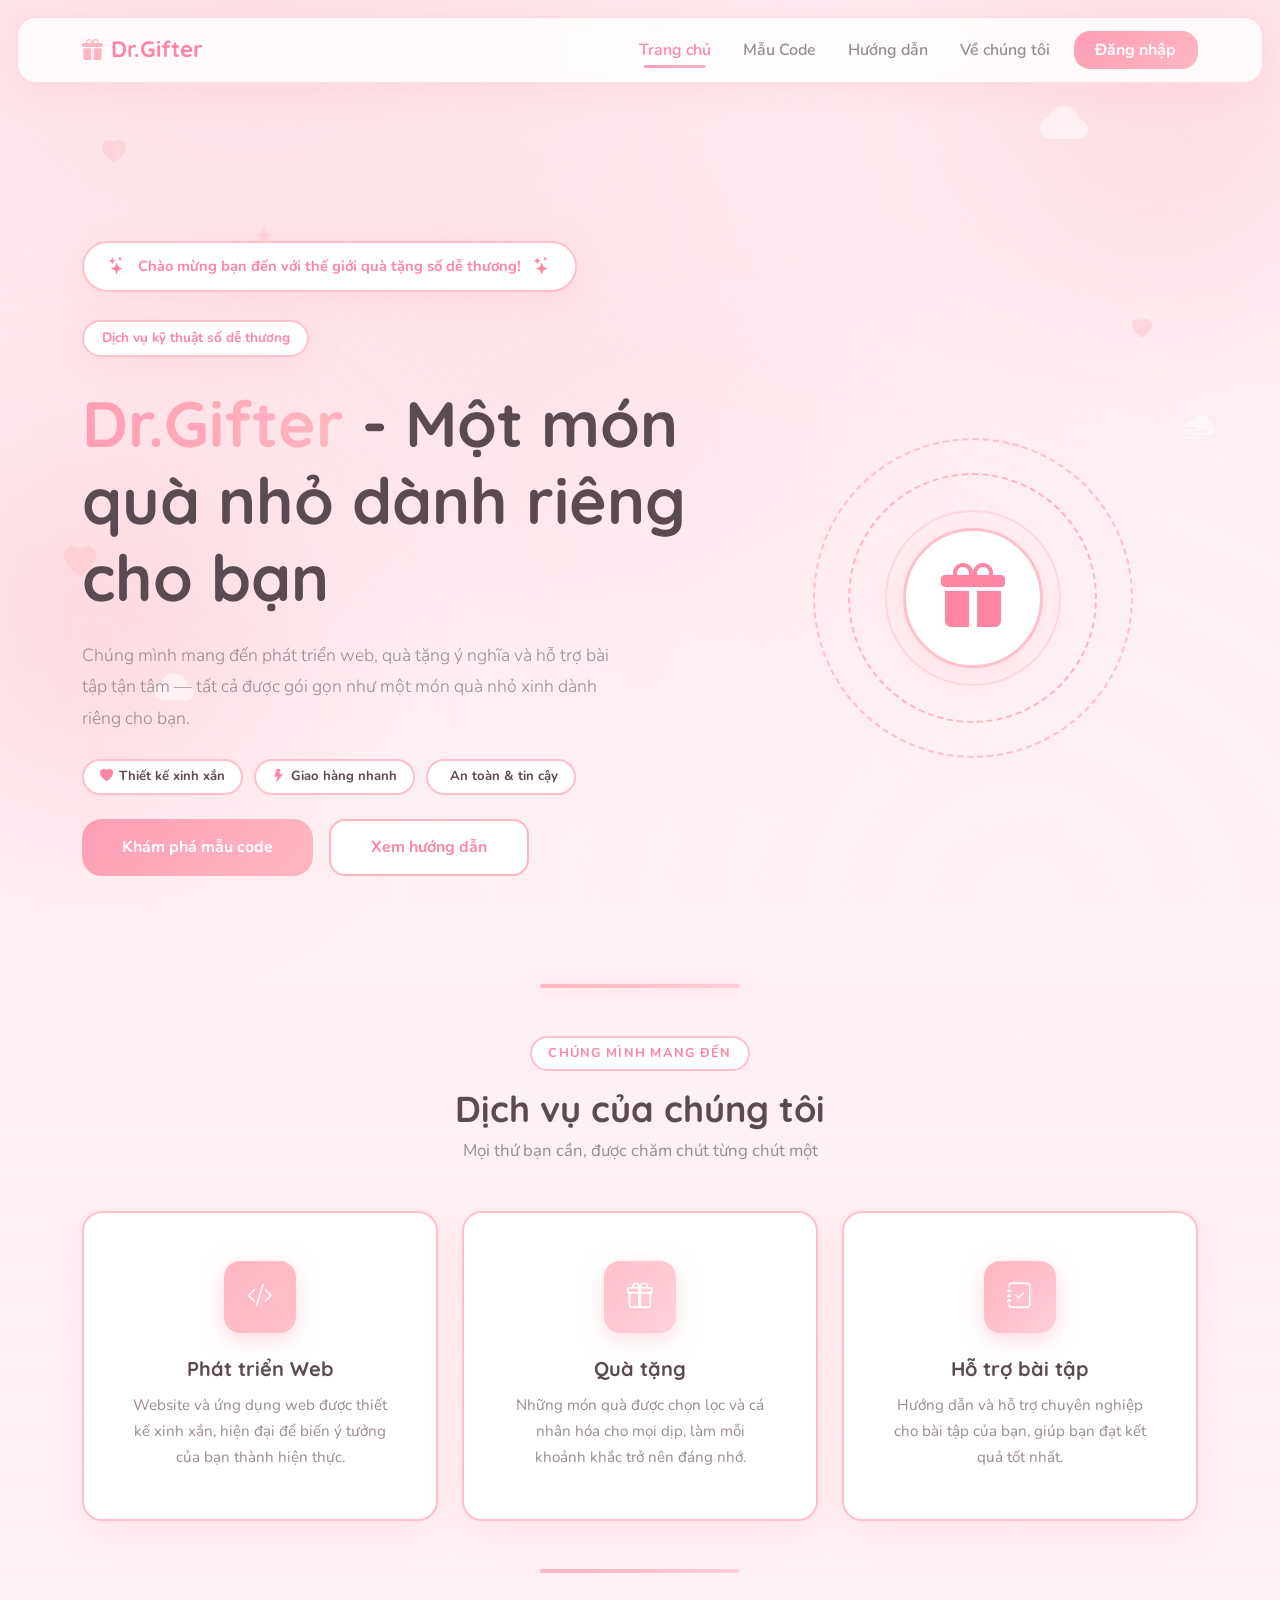
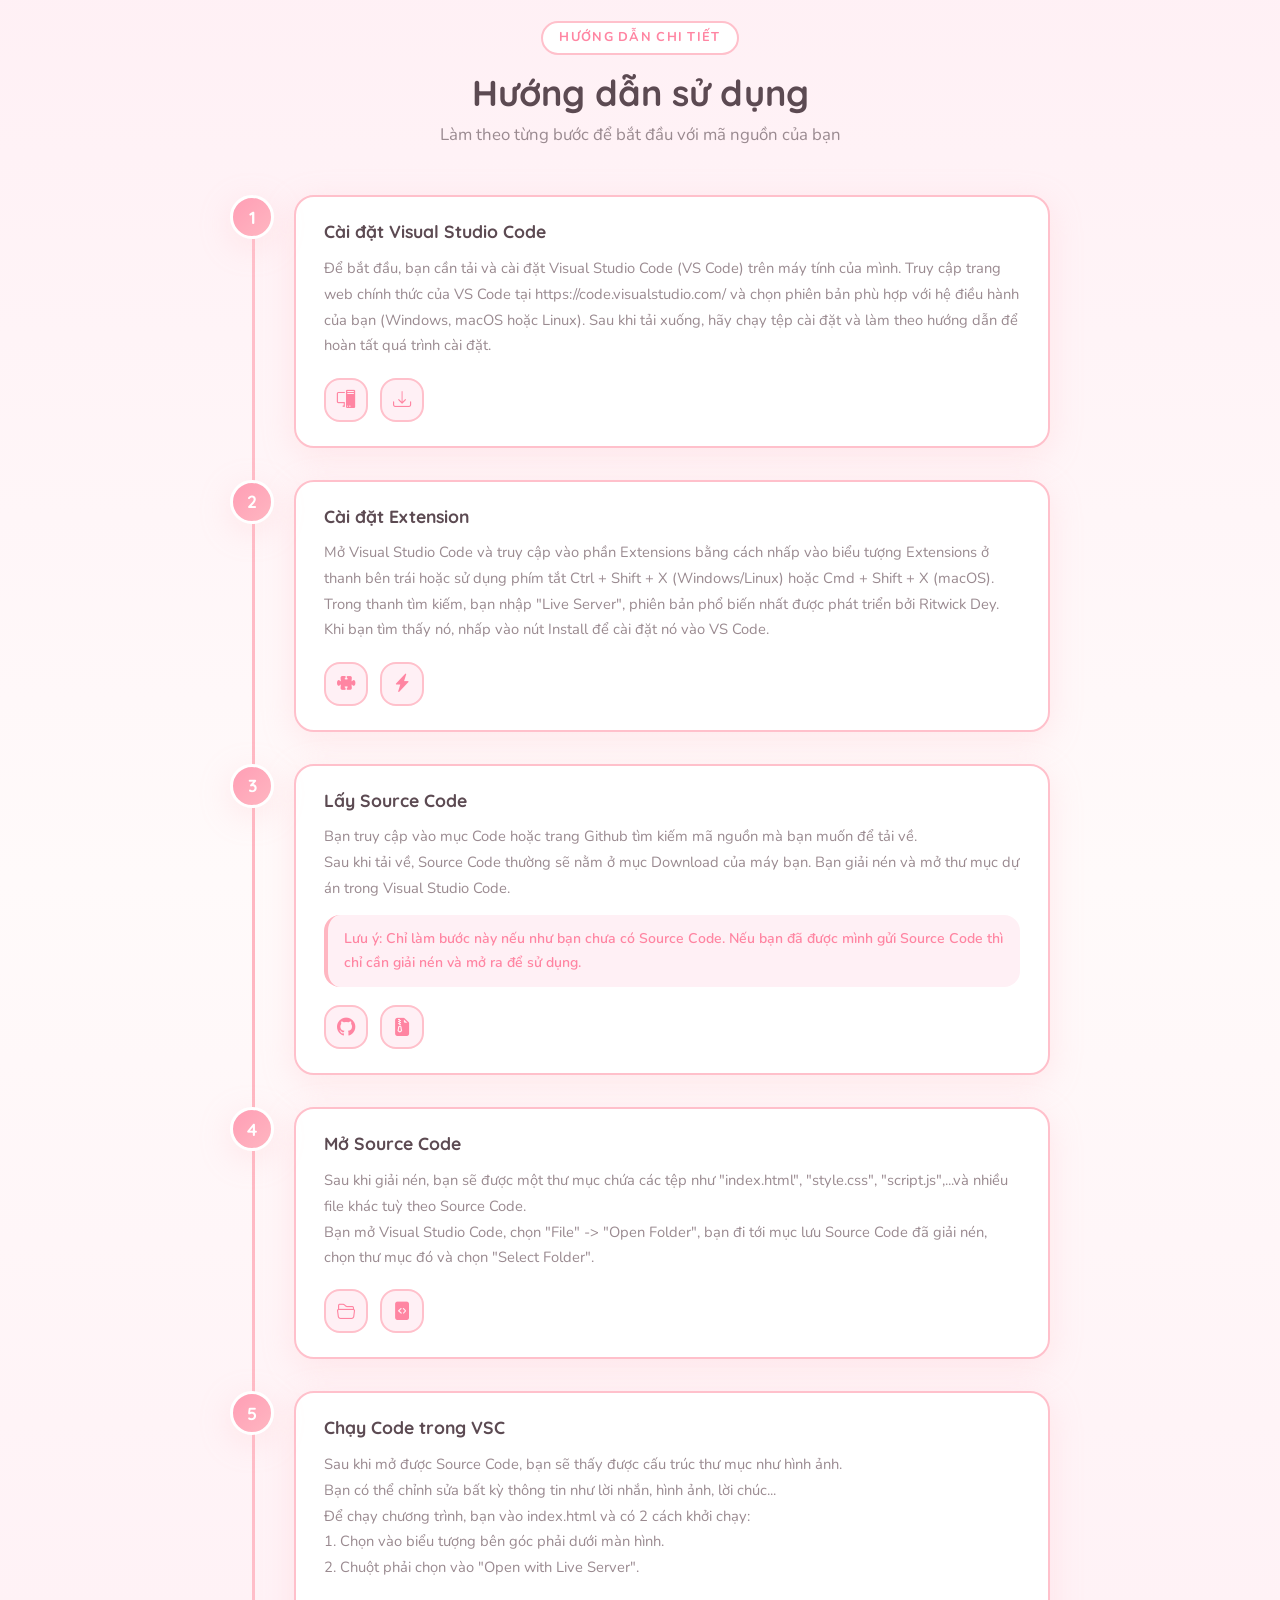
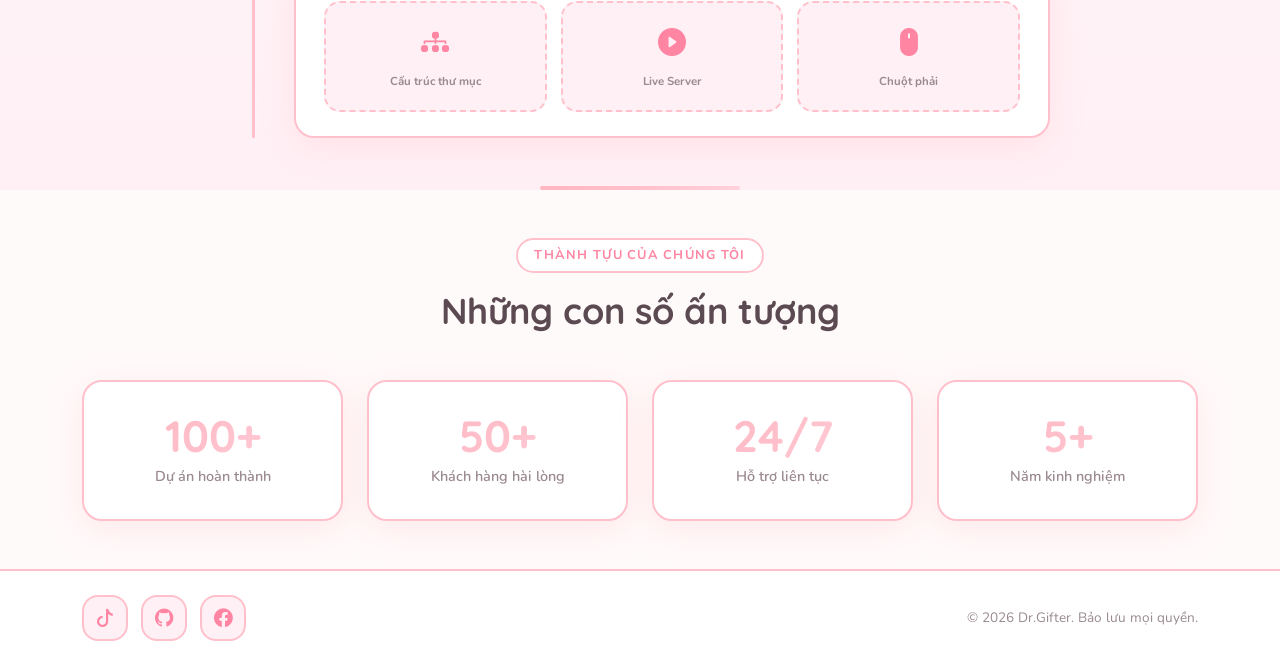
==== index.html @ 42ffdb9e "first commit" ====
<!DOCTYPE html>
<html lang="vi">
<head>
  <meta charset="UTF-8">
  <meta name="viewport" content="width=device-width, initial-scale=1.0">
  <title>Dr.Gifter - Một món quà nhỏ dành riêng cho bạn</title>
  <link rel="preconnect" href="https://fonts.googleapis.com">
  <link rel="preconnect" href="https://fonts.gstatic.com" crossorigin>
  <link href="https://fonts.googleapis.com/css2?family=Nunito:wght@400;600;700;800&family=Quicksand:wght@500;600;700&display=swap" rel="stylesheet">
  <link href="https://cdn.jsdelivr.net/npm/bootstrap@5.3.3/dist/css/bootstrap.min.css" rel="stylesheet">
  <link rel="stylesheet" href="https://cdn.jsdelivr.net/npm/bootstrap-icons@1.11.3/font/bootstrap-icons.min.css">
  <link rel="stylesheet" href="style.css">
</head>
<body class="landing-page">
  <div class="mesh-bg"></div>
  <div class="grid-overlay"></div>
  <div class="bg-glow bg-glow-purple"></div>
  <div class="bg-glow bg-glow-cyan"></div>

  <div class="floating-decor" aria-hidden="true">
    <i class="bi bi-heart-fill decor-heart decor-heart-1"></i>
    <i class="bi bi-heart-fill decor-heart decor-heart-2"></i>
    <i class="bi bi-heart-fill decor-heart decor-heart-3"></i>
    <i class="bi bi-cloud-fill decor-cloud decor-cloud-1"></i>
    <i class="bi bi-cloud-fill decor-cloud decor-cloud-2"></i>
    <i class="bi bi-cloud-haze2-fill decor-cloud decor-cloud-3"></i>
    <i class="bi bi-star-fill decor-star decor-star-1"></i>
    <i class="bi bi-star-fill decor-star decor-star-2"></i>
  </div>

  <nav class="navbar navbar-expand-lg fixed-top glass-nav" id="mainNav">
    <div class="container">
      <a class="navbar-brand brand-glow" href="index.html">
        <i class="bi bi-gift-fill brand-icon"></i>
        Dr.Gifter
      </a>
      <button class="navbar-toggler navbar-toggler-custom" type="button" data-bs-toggle="collapse" data-bs-target="#mainNavbar" aria-controls="mainNavbar" aria-expanded="false" aria-label="Mở menu">
        <span class="navbar-toggler-icon"></span>
      </button>
      <div class="collapse navbar-collapse" id="mainNavbar">
        <ul class="navbar-nav ms-auto align-items-lg-center">
          <li class="nav-item">
            <a class="nav-link nav-link-animated active" href="#home" data-nav="home">Trang chủ</a>
          </li>
          <li class="nav-item">
            <a class="nav-link nav-link-animated" href="services.html">Mẫu Code</a>
          </li>
          <li class="nav-item">
            <a class="nav-link nav-link-animated" href="#tutorial" data-nav="tutorial">Hướng dẫn</a>
          </li>
          <li class="nav-item">
            <a class="nav-link nav-link-animated" href="#about" data-nav="about">Về chúng tôi</a>
          </li>
          <li class="nav-item" id="userNavItem" style="display:none">
            <a class="nav-link user-profile-link" href="user-dashboard.html">
              <span class="user-nav-avatar"><i class="bi bi-person-heart-fill"></i></span>
              <span class="user-nav-name" id="userNavName">Tài khoản</span>
            </a>
          </li>
          <li class="nav-item ms-lg-2" id="loginNavItem">
            <a class="nav-link nav-link-btn" href="login.html">Đăng nhập</a>
          </li>
        </ul>
      </div>
    </div>
  </nav>

  <section id="home" class="hero-section d-flex align-items-center">
    <div class="container position-relative">
      <div class="welcome-banner bounce-hover">
        <i class="bi bi-stars"></i>
        <span class="welcome-text">Chào mừng bạn đến với thế giới quà tặng số dễ thương!</span>
        <i class="bi bi-stars"></i>
      </div>
      <div class="row align-items-center">
        <div class="col-lg-7">
          <span class="hero-badge">Dịch vụ kỹ thuật số dễ thương</span>
          <h1 class="hero-title display-3 fw-bold mb-4">
            <span class="text-gradient-animated">Dr.Gifter</span> - Một món quà nhỏ dành riêng cho bạn
          </h1>
          <p class="hero-description lead mb-4">Chúng mình mang đến phát triển web, quà tặng ý nghĩa và hỗ trợ bài tập tận tâm — tất cả được gói gọn như một món quà nhỏ xinh dành riêng cho bạn.</p>
          <div class="hero-feature-pills mb-4">
            <span class="hero-pill bounce-hover"><i class="bi bi-heart-fill"></i> Thiết kế xinh xắn</span>
            <span class="hero-pill bounce-hover"><i class="bi bi-lightning-fill"></i> Giao hàng nhanh</span>
            <span class="hero-pill bounce-hover"><i class="bi bi-shield-heart-fill"></i> An toàn &amp; tin cậy</span>
          </div>
          <div class="hero-cta-wrap d-flex flex-wrap gap-3">
            <button type="button" class="btn btn-gradient btn-lg cta-button pulse-glow bounce-hover" id="exploreCodeBtn">Khám phá mẫu code</button>
            <a href="#tutorial" class="btn btn-outline-cute btn-lg cta-button bounce-hover">Xem hướng dẫn</a>
          </div>
        </div>
        <div class="col-lg-5 d-none d-lg-flex justify-content-center">
          <div class="hero-visual">
            <div class="hero-ring hero-ring-1"></div>
            <div class="hero-ring hero-ring-2"></div>
            <div class="hero-ring hero-ring-3"></div>
            <div class="hero-icon-wrap">
              <i class="bi bi-gift-fill"></i>
            </div>
          </div>
        </div>
      </div>
    </div>
  </section>

  <div class="gradient-divider"></div>

  <section id="services" class="services-section py-5">
    <div class="container">
      <div class="text-center mb-5">
        <span class="section-badge">Chúng mình mang đến</span>
        <h2 class="section-title fw-bold mt-3">Dịch vụ của chúng tôi</h2>
        <p class="section-subtitle">Mọi thứ bạn cần, được chăm chút từng chút một</p>
      </div>
      <div class="row g-4">
        <div class="col-md-4">
          <div class="glass-card service-card h-100 bounce-hover">
            <div class="service-card-inner text-center p-4 p-lg-5">
              <div class="service-icon service-icon-purple mb-4">
                <i class="bi bi-code-slash"></i>
              </div>
              <h3 class="service-title h5 fw-bold">Phát triển Web</h3>
              <p class="service-text">Website và ứng dụng web được thiết kế xinh xắn, hiện đại để biến ý tưởng của bạn thành hiện thực.</p>
            </div>
          </div>
        </div>
        <div class="col-md-4">
          <div class="glass-card service-card h-100 bounce-hover">
            <div class="service-card-inner text-center p-4 p-lg-5">
              <div class="service-icon service-icon-cyan mb-4">
                <i class="bi bi-gift"></i>
              </div>
              <h3 class="service-title h5 fw-bold">Quà tặng</h3>
              <p class="service-text">Những món quà được chọn lọc và cá nhân hóa cho mọi dịp, làm mỗi khoảnh khắc trở nên đáng nhớ.</p>
            </div>
          </div>
        </div>
        <div class="col-md-4">
          <div class="glass-card service-card h-100 bounce-hover">
            <div class="service-card-inner text-center p-4 p-lg-5">
              <div class="service-icon service-icon-mixed mb-4">
                <i class="bi bi-journal-check"></i>
              </div>
              <h3 class="service-title h5 fw-bold">Hỗ trợ bài tập</h3>
              <p class="service-text">Hướng dẫn và hỗ trợ chuyên nghiệp cho bài tập của bạn, giúp bạn đạt kết quả tốt nhất.</p>
            </div>
          </div>
        </div>
      </div>
    </div>
  </section>

  <div class="gradient-divider"></div>

  <section id="tutorial" class="tutorial-section py-5">
    <div class="container">
      <div class="text-center mb-5">
        <span class="section-badge">Hướng dẫn chi tiết</span>
        <h2 class="section-title fw-bold mt-3">Hướng dẫn sử dụng</h2>
        <p class="section-subtitle">Làm theo từng bước để bắt đầu với mã nguồn của bạn</p>
      </div>
      <div class="tutorial-timeline">
        <div class="tutorial-step bounce-hover">
          <div class="tutorial-step-number">1</div>
          <div class="tutorial-step-card">
            <h3 class="tutorial-step-title">Cài đặt Visual Studio Code</h3>
            <p class="tutorial-step-text">Để bắt đầu, bạn cần tải và cài đặt Visual Studio Code (VS Code) trên máy tính của mình. Truy cập trang web chính thức của VS Code tại https://code.visualstudio.com/ và chọn phiên bản phù hợp với hệ điều hành của bạn (Windows, macOS hoặc Linux). Sau khi tải xuống, hãy chạy tệp cài đặt và làm theo hướng dẫn để hoàn tất quá trình cài đặt.</p>
            <div class="tutorial-step-icon-row">
              <span class="tutorial-util-icon"><i class="bi bi-pc-display"></i></span>
              <span class="tutorial-util-icon"><i class="bi bi-download"></i></span>
            </div>
          </div>
        </div>
        <div class="tutorial-step bounce-hover">
          <div class="tutorial-step-number">2</div>
          <div class="tutorial-step-card">
            <h3 class="tutorial-step-title">Cài đặt Extension</h3>
            <p class="tutorial-step-text">Mở Visual Studio Code và truy cập vào phần Extensions bằng cách nhấp vào biểu tượng Extensions ở thanh bên trái hoặc sử dụng phím tắt Ctrl + Shift + X (Windows/Linux) hoặc Cmd + Shift + X (macOS). Trong thanh tìm kiếm, bạn nhập "Live Server", phiên bản phổ biến nhất được phát triển bởi Ritwick Dey. Khi bạn tìm thấy nó, nhấp vào nút Install để cài đặt nó vào VS Code.</p>
            <div class="tutorial-step-icon-row">
              <span class="tutorial-util-icon"><i class="bi bi-puzzle-fill"></i></span>
              <span class="tutorial-util-icon"><i class="bi bi-lightning-charge-fill"></i></span>
            </div>
          </div>
        </div>
        <div class="tutorial-step bounce-hover">
          <div class="tutorial-step-number">3</div>
          <div class="tutorial-step-card">
            <h3 class="tutorial-step-title">Lấy Source Code</h3>
            <p class="tutorial-step-text">Bạn truy cập vào mục Code hoặc trang Github tìm kiếm mã nguồn mà bạn muốn để tải về.<br>Sau khi tải về, Source Code thường sẽ nằm ở mục Download của máy bạn. Bạn giải nén và mở thư mục dự án trong Visual Studio Code.</p>
            <p class="tutorial-step-note">Lưu ý: Chỉ làm bước này nếu như bạn chưa có Source Code. Nếu bạn đã được mình gửi Source Code thì chỉ cần giải nén và mở ra để sử dụng.</p>
            <div class="tutorial-step-icon-row">
              <span class="tutorial-util-icon"><i class="bi bi-github"></i></span>
              <span class="tutorial-util-icon"><i class="bi bi-file-earmark-zip-fill"></i></span>
            </div>
          </div>
        </div>
        <div class="tutorial-step bounce-hover">
          <div class="tutorial-step-number">4</div>
          <div class="tutorial-step-card">
            <h3 class="tutorial-step-title">Mở Source Code</h3>
            <p class="tutorial-step-text">Sau khi giải nén, bạn sẽ được một thư mục chứa các tệp như "index.html", "style.css", "script.js",...và nhiều file khác tuỳ theo Source Code.<br>Bạn mở Visual Studio Code, chọn "File" -&gt; "Open Folder", bạn đi tới mục lưu Source Code đã giải nén, chọn thư mục đó và chọn "Select Folder".</p>
            <div class="tutorial-step-icon-row">
              <span class="tutorial-util-icon"><i class="bi bi-folder2-open"></i></span>
              <span class="tutorial-util-icon"><i class="bi bi-file-code-fill"></i></span>
            </div>
          </div>
        </div>
        <div class="tutorial-step bounce-hover">
          <div class="tutorial-step-number">5</div>
          <div class="tutorial-step-card">
            <h3 class="tutorial-step-title">Chạy Code trong VSC</h3>
            <p class="tutorial-step-text">Sau khi mở được Source Code, bạn sẽ thấy được cấu trúc thư mục như hình ảnh.<br>Bạn có thể chỉnh sửa bất kỳ thông tin như lời nhắn, hình ảnh, lời chúc...<br>Để chạy chương trình, bạn vào index.html và có 2 cách khởi chạy:<br>1. Chọn vào biểu tượng bên góc phải dưới màn hình.<br>2. Chuột phải chọn vào "Open with Live Server".</p>
            <div class="tutorial-preview-grid">
              <div class="tutorial-preview-box">
                <i class="bi bi-diagram-3-fill"></i>
                <span>Cấu trúc thư mục</span>
              </div>
              <div class="tutorial-preview-box">
                <i class="bi bi-play-circle-fill"></i>
                <span>Live Server</span>
              </div>
              <div class="tutorial-preview-box">
                <i class="bi bi-mouse-fill"></i>
                <span>Chuột phải</span>
              </div>
            </div>
          </div>
        </div>
      </div>
    </div>
  </section>

  <div class="gradient-divider"></div>

  <section id="about" class="stats-section py-5">
    <div class="container">
      <div class="text-center mb-5">
        <span class="section-badge">Thành tựu của chúng tôi</span>
        <h2 class="section-title fw-bold mt-3">Những con số ấn tượng</h2>
      </div>
      <div class="row g-4">
        <div class="col-6 col-lg-3">
          <div class="stat-glass text-center bounce-hover">
            <h3 class="stat-number glow-text" data-count="100">100+</h3>
            <p class="stat-label mb-0">Dự án hoàn thành</p>
          </div>
        </div>
        <div class="col-6 col-lg-3">
          <div class="stat-glass text-center bounce-hover">
            <h3 class="stat-number glow-text" data-count="50">50+</h3>
            <p class="stat-label mb-0">Khách hàng hài lòng</p>
          </div>
        </div>
        <div class="col-6 col-lg-3">
          <div class="stat-glass text-center bounce-hover">
            <h3 class="stat-number glow-text">24/7</h3>
            <p class="stat-label mb-0">Hỗ trợ liên tục</p>
          </div>
        </div>
        <div class="col-6 col-lg-3">
          <div class="stat-glass text-center bounce-hover">
            <h3 class="stat-number glow-text" data-count="5">5+</h3>
            <p class="stat-label mb-0">Năm kinh nghiệm</p>
          </div>
        </div>
      </div>
    </div>
  </section>

  <footer class="site-footer py-4">
    <div class="container">
      <div class="row align-items-center">
        <div class="col-md-6 text-center text-md-start mb-3 mb-md-0">
          <div class="social-links">
            <a href="#" class="social-link bounce-hover" aria-label="Tiktok"><i class="bi bi-tiktok"></i></a>
            <a href="#" class="social-link bounce-hover" aria-label="Github"><i class="bi bi-github"></i></a>
            <a href="#" class="social-link bounce-hover" aria-label="Fanpage"><i class="bi bi-facebook"></i></a>
          </div>
        </div>
        <div class="col-md-6 text-center text-md-end">
          <p class="copyright mb-0">&copy; 2026 Dr.Gifter. Bảo lưu mọi quyền.</p>
        </div>
      </div>
    </div>
  </footer>

  <script src="https://cdn.jsdelivr.net/npm/bootstrap@5.3.3/dist/js/bootstrap.bundle.min.js"></script>
  <script src="app.js"></script>
</body>
</html>
---- style.css ----
:root {
  --pink-light: #ffc0cb;
  --pink-soft: #ffb6c1;
  --pink-pale: #fff0f5;
  --pink-deep: #ff9eb5;
  --pink-accent: #ff85a2;
  --white: #ffffff;
  --white-soft: #fffafa;
  --text-dark: #5c4a52;
  --text-muted: #9a8a90;
  --glass-border: rgba(255, 182, 193, 0.45);
  --gradient-main: linear-gradient(135deg, #ffb6c1, #ffc0cb, #ffd1dc);
  --gradient-btn: linear-gradient(135deg, #ff9eb5, #ffb6c1);
  --shadow-soft: 0 8px 32px rgba(255, 182, 193, 0.25);
  --shadow-hover: 0 12px 40px rgba(255, 158, 181, 0.35);
  --transition: all 0.3s ease;
  --radius: 20px;
  --radius-sm: 16px;
}

*,
*::before,
*::after {
  box-sizing: border-box;
}

html {
  scroll-behavior: smooth;
}

body {
  font-family: 'Nunito', 'Quicksand', system-ui, sans-serif;
  color: var(--text-dark);
  background-color: var(--pink-pale);
  overflow-x: hidden;
}

::selection {
  background: rgba(255, 182, 193, 0.5);
  color: var(--text-dark);
}

h1, h2, h3, h4, h5, h6 {
  font-family: 'Quicksand', 'Nunito', sans-serif;
  font-weight: 700;
}

.text-gradient {
  background: var(--gradient-main);
  -webkit-background-clip: text;
  -webkit-text-fill-color: transparent;
  background-clip: text;
}

.text-gradient-animated {
  background: linear-gradient(90deg, #ff9eb5, #ffb6c1, #ffc0cb, #ffb6c1);
  background-size: 300% 100%;
  -webkit-background-clip: text;
  -webkit-text-fill-color: transparent;
  background-clip: text;
  animation: gradientShift 5s ease infinite;
}

@keyframes gradientShift {
  0%, 100% { background-position: 0% 50%; }
  50% { background-position: 100% 50%; }
}

.btn-gradient {
  background: var(--gradient-btn);
  border: none;
  color: var(--white);
  font-weight: 700;
  transition: var(--transition);
  border-radius: var(--radius-sm);
}

.btn-gradient:hover {
  color: var(--white);
  transform: translateY(-4px) scale(1.03);
  box-shadow: var(--shadow-hover);
  animation: bounceBtn 0.5s ease;
}

@keyframes bounceBtn {
  0%, 100% { transform: translateY(-4px) scale(1.03); }
  50% { transform: translateY(-8px) scale(1.05); }
}

.mesh-bg {
  position: fixed;
  inset: 0;
  background-image:
    radial-gradient(ellipse at 20% 0%, rgba(255, 192, 203, 0.35) 0%, transparent 55%),
    radial-gradient(ellipse at 80% 100%, rgba(255, 240, 245, 0.6) 0%, transparent 55%),
    radial-gradient(ellipse at 50% 50%, rgba(255, 182, 193, 0.15) 0%, transparent 60%);
  pointer-events: none;
  z-index: 0;
}

.grid-overlay {
  position: fixed;
  inset: 0;
  background-image:
    radial-gradient(circle at 20% 30%, rgba(255, 182, 193, 0.08) 2px, transparent 2px),
    radial-gradient(circle at 80% 70%, rgba(255, 192, 203, 0.06) 2px, transparent 2px);
  background-size: 80px 80px;
  pointer-events: none;
  z-index: 0;
}

.bg-glow {
  position: fixed;
  border-radius: 50%;
  filter: blur(100px);
  opacity: 0.4;
  pointer-events: none;
  z-index: 0;
  animation: floatGlow 8s ease-in-out infinite;
}

.bg-glow-purple {
  width: 400px;
  height: 400px;
  background: var(--pink-light);
  top: -100px;
  right: -80px;
}

.bg-glow-cyan {
  width: 350px;
  height: 350px;
  background: var(--pink-soft);
  bottom: 10%;
  left: -80px;
  animation-delay: -4s;
}

@keyframes floatGlow {
  0%, 100% { transform: translate(0, 0); }
  50% { transform: translate(15px, -15px); }
}

.landing-page {
  position: relative;
  background: var(--pink-pale);
}

.landing-page > section,
.landing-page > footer,
.landing-page > nav {
  position: relative;
  z-index: 1;
}

.glass-nav {
  background: rgba(255, 255, 255, 0.85);
  backdrop-filter: blur(20px);
  -webkit-backdrop-filter: blur(20px);
  border: 2px solid var(--glass-border);
  border-radius: var(--radius);
  margin: 1rem auto 0;
  max-width: calc(100% - 2rem);
  padding: 0.65rem 1.25rem;
  transition: var(--transition);
  box-shadow: var(--shadow-soft);
}

.glass-nav.scrolled {
  background: rgba(255, 255, 255, 0.95);
  box-shadow: var(--shadow-hover);
}

.brand-glow {
  font-family: 'Quicksand', sans-serif;
  font-weight: 800;
  font-size: 1.4rem;
  color: var(--pink-accent) !important;
  text-decoration: none;
  display: flex;
  align-items: center;
  gap: 0.5rem;
  transition: var(--transition);
}

.brand-glow:hover {
  color: var(--pink-deep) !important;
  transform: scale(1.05);
}

.brand-icon {
  color: var(--pink-soft);
  font-size: 1.3rem;
}

.navbar-toggler-custom {
  border-color: var(--glass-border);
  border-radius: 12px;
}

.navbar-toggler-custom .navbar-toggler-icon {
  filter: none;
  background-image: url("data:image/svg+xml,%3csvg xmlns='http://www.w3.org/2000/svg' viewBox='0 0 30 30'%3e%3cpath stroke='rgba%28255, 133, 162, 1%29' stroke-linecap='round' stroke-miterlimit='10' stroke-width='2' d='M4 7h22M4 15h22M4 23h22'/%3e%3c/svg%3e");
}

.nav-link-animated {
  color: var(--text-muted) !important;
  font-weight: 600;
  padding: 0.5rem 1rem !important;
  position: relative;
  transition: var(--transition);
  border-radius: 12px;
}

.nav-link-animated::after {
  content: '';
  position: absolute;
  bottom: 2px;
  left: 50%;
  width: 0;
  height: 3px;
  background: var(--gradient-btn);
  transition: var(--transition);
  transform: translateX(-50%);
  border-radius: 3px;
}

.nav-link-animated:hover,
.nav-link-animated.active {
  color: var(--pink-accent) !important;
}

.nav-link-animated:hover::after,
.nav-link-animated.active::after {
  width: 60%;
}

.nav-link-btn {
  background: var(--gradient-btn);
  border: none;
  border-radius: var(--radius-sm);
  color: var(--white) !important;
  padding: 0.45rem 1.35rem !important;
  margin-top: 0.5rem;
  transition: var(--transition);
  font-weight: 700;
}

@media (min-width: 992px) {
  .nav-link-btn {
    margin-top: 0;
  }
}

.nav-link-btn:hover {
  color: var(--white) !important;
  transform: translateY(-3px) scale(1.05);
  box-shadow: var(--shadow-hover);
}

.hero-section {
  min-height: 100vh;
  padding: 8rem 0 5rem;
  background: transparent;
}

.hero-badge {
  display: inline-block;
  padding: 0.4rem 1.1rem;
  background: var(--white);
  border: 2px solid var(--pink-light);
  border-radius: var(--radius);
  font-size: 0.85rem;
  font-weight: 700;
  color: var(--pink-accent);
  margin-bottom: 1.75rem;
  box-shadow: var(--shadow-soft);
  animation: fadeInUp 0.8s ease forwards;
}

.hero-title {
  line-height: 1.2;
  color: var(--text-dark);
  animation: fadeInUp 0.8s ease 0.15s forwards;
  opacity: 0;
}

.hero-description {
  color: var(--text-muted);
  max-width: 34rem;
  font-size: 1.1rem;
  line-height: 1.8;
  animation: fadeInUp 0.8s ease 0.3s forwards;
  opacity: 0;
}

.hero-cta-wrap {
  animation: fadeInUp 0.8s ease 0.45s forwards;
  opacity: 0;
}

@keyframes fadeInUp {
  from {
    opacity: 0;
    transform: translateY(20px);
  }
  to {
    opacity: 1;
    transform: translateY(0);
  }
}

.cta-button {
  padding: 0.9rem 2.5rem;
  border-radius: var(--radius);
  font-size: 1rem;
}

.pulse-glow {
  animation: pulseGlow 2.5s ease-in-out infinite;
}

@keyframes pulseGlow {
  0%, 100% {
    box-shadow: 0 6px 25px rgba(255, 182, 193, 0.4);
  }
  50% {
    box-shadow: 0 10px 40px rgba(255, 158, 181, 0.55);
  }
}

.hero-visual {
  position: relative;
  width: 320px;
  height: 320px;
  display: flex;
  align-items: center;
  justify-content: center;
  animation: fadeInUp 1s ease 0.5s forwards;
  opacity: 0;
}

.hero-ring {
  position: absolute;
  border-radius: 50%;
  border: 2px dashed var(--pink-light);
}

.hero-ring-1 {
  width: 100%;
  height: 100%;
  animation: spinSlow 25s linear infinite;
}

.hero-ring-2 {
  width: 78%;
  height: 78%;
  border-color: var(--pink-soft);
  animation: spinSlow 18s linear infinite reverse;
}

.hero-ring-3 {
  width: 55%;
  height: 55%;
  border-style: solid;
  border-color: rgba(255, 192, 203, 0.5);
  animation: spinSlow 12s linear infinite;
}

@keyframes spinSlow {
  from { transform: rotate(0deg); }
  to { transform: rotate(360deg); }
}

.hero-icon-wrap {
  width: 140px;
  height: 140px;
  display: flex;
  align-items: center;
  justify-content: center;
  background: var(--white);
  border: 3px solid var(--pink-light);
  border-radius: 50%;
  font-size: 4rem;
  color: var(--pink-accent);
  box-shadow: var(--shadow-soft);
  animation: iconBounce 3s ease-in-out infinite;
}

@keyframes iconBounce {
  0%, 100% { transform: translateY(0); }
  50% { transform: translateY(-8px); }
}

.services-section {
  padding: 6rem 0;
  background: linear-gradient(180deg, transparent 0%, rgba(255, 240, 245, 0.8) 100%);
}

.section-badge {
  display: inline-block;
  font-size: 0.8rem;
  font-weight: 700;
  text-transform: uppercase;
  letter-spacing: 0.1em;
  color: var(--pink-accent);
  padding: 0.35rem 1rem;
  background: var(--white);
  border-radius: var(--radius);
  border: 2px solid var(--pink-light);
}

.section-title {
  font-size: 2.25rem;
  color: var(--text-dark);
}

.section-subtitle {
  color: var(--text-muted);
  font-size: 1.05rem;
  max-width: 28rem;
  margin: 0 auto;
}

.glass-card {
  background: var(--white);
  border: 2px solid var(--pink-light);
  border-radius: var(--radius);
  transition: var(--transition);
  overflow: hidden;
  box-shadow: var(--shadow-soft);
}

.service-card:hover {
  transform: translateY(-10px) scale(1.03);
  border-color: var(--pink-soft);
  box-shadow: var(--shadow-hover);
  animation: cardBounce 0.4s ease;
}

@keyframes cardBounce {
  0%, 100% { transform: translateY(-10px) scale(1.03); }
  50% { transform: translateY(-14px) scale(1.04); }
}

.service-card-inner {
  height: 100%;
}

.service-icon {
  width: 4.5rem;
  height: 4.5rem;
  margin: 0 auto;
  display: flex;
  align-items: center;
  justify-content: center;
  border-radius: var(--radius-sm);
  font-size: 1.6rem;
  color: var(--white);
  transition: var(--transition);
}

.service-card:hover .service-icon {
  transform: scale(1.15) rotate(-5deg);
}

.service-icon-purple {
  background: linear-gradient(135deg, #ffb6c1, #ffc0cb);
  box-shadow: 0 6px 20px rgba(255, 182, 193, 0.5);
}

.service-icon-cyan {
  background: linear-gradient(135deg, #ffc0cb, #ffd1dc);
  box-shadow: 0 6px 20px rgba(255, 192, 203, 0.5);
}

.service-icon-mixed {
  background: var(--gradient-main);
  box-shadow: 0 6px 20px rgba(255, 158, 181, 0.4);
}

.service-title {
  color: var(--text-dark);
  margin-bottom: 0.75rem;
}

.service-text {
  color: var(--text-muted);
  font-size: 0.95rem;
  line-height: 1.7;
  margin-bottom: 0;
}

.stats-section {
  padding: 5rem 0;
  background: var(--white-soft);
  position: relative;
}

.stat-glass {
  padding: 2rem 1.25rem;
  background: var(--white);
  border: 2px solid var(--pink-light);
  border-radius: var(--radius);
  transition: var(--transition);
  box-shadow: var(--shadow-soft);
}

.stat-glass:hover {
  border-color: var(--pink-soft);
  transform: translateY(-6px) scale(1.02);
  box-shadow: var(--shadow-hover);
}

.stat-number {
  font-family: 'Quicksand', sans-serif;
  font-size: 2.75rem;
  font-weight: 800;
  margin-bottom: 0.5rem;
  line-height: 1;
}

.glow-text {
  background: var(--gradient-main);
  -webkit-background-clip: text;
  -webkit-text-fill-color: transparent;
  background-clip: text;
}

.stat-label {
  color: var(--text-muted);
  font-size: 0.9rem;
  font-weight: 600;
}

.site-footer {
  background: var(--white);
  border-top: 2px solid var(--pink-light);
  padding: 2rem 0;
}

.social-links {
  display: flex;
  gap: 0.85rem;
  justify-content: center;
}

@media (min-width: 768px) {
  .social-links {
    justify-content: flex-start;
  }
}

.social-link {
  display: inline-flex;
  align-items: center;
  justify-content: center;
  width: 2.85rem;
  height: 2.85rem;
  border-radius: var(--radius-sm);
  background: var(--pink-pale);
  border: 2px solid var(--pink-light);
  color: var(--pink-accent);
  font-size: 1.15rem;
  text-decoration: none;
  transition: var(--transition);
}

.social-link:hover {
  color: var(--white);
  background: var(--gradient-btn);
  border-color: transparent;
  transform: translateY(-4px) scale(1.1);
  box-shadow: var(--shadow-hover);
}

.copyright {
  color: var(--text-muted);
  font-size: 0.85rem;
}

.auth-page,
.admin-auth-page {
  min-height: 100vh;
  background: linear-gradient(160deg, #fff0f5 0%, #ffffff 40%, #fff5f8 100%);
  position: relative;
  overflow: hidden;
}

.auth-page .container,
.admin-auth-page .container {
  position: relative;
  z-index: 2;
}

.auth-bg-shape {
  position: fixed;
  border-radius: 50%;
  filter: blur(80px);
  opacity: 0.5;
  pointer-events: none;
  animation: authFloat 10s ease-in-out infinite;
  z-index: 1;
}

.auth-bg-shape-1 {
  width: 350px;
  height: 350px;
  background: var(--pink-light);
  top: -80px;
  right: -60px;
}

.auth-bg-shape-2 {
  width: 300px;
  height: 300px;
  background: var(--pink-soft);
  bottom: -80px;
  left: -80px;
  animation-delay: -5s;
}

.auth-bg-shape-3 {
  width: 200px;
  height: 200px;
  background: #ffd1dc;
  top: 45%;
  left: 55%;
  transform: translate(-50%, -50%);
  opacity: 0.35;
  animation-delay: -2.5s;
}

.auth-bg-shape-4 {
  width: 280px;
  height: 280px;
  background: var(--pink-light);
  top: 25%;
  left: 15%;
  opacity: 0.4;
  animation-delay: -7s;
}

@keyframes authFloat {
  0%, 100% { transform: translate(0, 0); }
  33% { transform: translate(12px, -15px); }
  66% { transform: translate(-8px, 12px); }
}

.glass-auth-card {
  background: var(--white);
  border: 2px solid var(--pink-light);
  border-radius: var(--radius);
  box-shadow: var(--shadow-soft);
  transition: var(--transition);
  animation: cardFloat 6s ease-in-out infinite;
}

@keyframes cardFloat {
  0%, 100% { transform: translateY(0); }
  50% { transform: translateY(-6px); }
}

.glass-auth-card:hover {
  border-color: var(--pink-soft);
  box-shadow: var(--shadow-hover);
}

.auth-brand {
  font-family: 'Quicksand', sans-serif;
  font-weight: 800;
  font-size: 1.5rem;
  color: var(--pink-accent);
  text-decoration: none;
  display: inline-flex;
  align-items: center;
  gap: 0.5rem;
  transition: var(--transition);
}

.auth-brand i {
  color: var(--pink-soft);
}

.auth-brand:hover {
  color: var(--pink-deep);
}

.auth-title {
  color: var(--text-dark);
}

.auth-subtitle {
  color: var(--text-muted);
  font-size: 0.95rem;
  margin-bottom: 0;
}

.floating-group {
  position: relative;
}

.floating-group label {
  position: absolute;
  left: 1rem;
  top: 50%;
  transform: translateY(-50%);
  color: var(--text-muted);
  font-size: 0.95rem;
  font-weight: 600;
  pointer-events: none;
  transition: var(--transition);
}

.glass-input {
  background: var(--pink-pale);
  border: 2px solid var(--pink-light);
  border-radius: var(--radius-sm);
  color: var(--text-dark);
  padding: 1.05rem 1rem;
  height: auto;
  transition: var(--transition);
}

.glass-input:focus {
  background: var(--white);
  border-color: var(--pink-soft);
  color: var(--text-dark);
  box-shadow: 0 0 0 4px rgba(255, 182, 193, 0.35), 0 0 20px rgba(255, 192, 203, 0.4);
  outline: none;
}

.glass-input:focus + label,
.glass-input:not(:placeholder-shown) + label {
  top: 0;
  left: 0.75rem;
  font-size: 0.72rem;
  background: var(--white);
  padding: 0 0.4rem;
  color: var(--pink-accent);
  font-weight: 700;
}

.glass-check {
  background-color: var(--pink-pale);
  border-color: var(--pink-light);
  border-radius: 6px;
}

.glass-check:checked {
  background-color: var(--pink-accent);
  border-color: var(--pink-accent);
}

.auth-check-label {
  color: var(--text-muted);
  font-size: 0.9rem;
  font-weight: 600;
}

.auth-submit-btn {
  padding: 0.9rem;
  border-radius: var(--radius-sm);
  font-weight: 700;
  font-size: 1rem;
}

.auth-link {
  color: var(--pink-accent);
  text-decoration: none;
  font-weight: 700;
  transition: var(--transition);
}

.auth-link:hover {
  color: var(--pink-deep);
}

.auth-footer-text {
  color: var(--text-muted);
  font-size: 0.9rem;
}

.admin-shield-icon {
  width: 4rem;
  height: 4rem;
  margin: 0 auto;
  display: flex;
  align-items: center;
  justify-content: center;
  background: var(--gradient-btn);
  border-radius: var(--radius-sm);
  font-size: 1.75rem;
  color: var(--white);
  box-shadow: var(--shadow-soft);
}

.admin-glass-card {
  border-color: var(--pink-soft);
}

.admin-dashboard-page {
  background: var(--pink-pale);
  min-height: 100vh;
}

.admin-wrapper {
  min-height: 100vh;
}

.admin-sidebar {
  width: 270px;
  background: var(--white);
  border-right: 2px solid var(--pink-light);
  display: flex;
  flex-direction: column;
  position: fixed;
  top: 0;
  left: 0;
  height: 100vh;
  z-index: 1040;
  transform: translateX(-100%);
  transition: var(--transition);
  box-shadow: var(--shadow-soft);
}

.admin-sidebar.show {
  transform: translateX(0);
}

@media (min-width: 992px) {
  .admin-sidebar {
    transform: translateX(0);
    position: sticky;
    top: 0;
  }
}

.sidebar-header {
  padding: 1.75rem 1.5rem;
  border-bottom: 2px solid var(--pink-light);
}

.sidebar-brand {
  font-family: 'Quicksand', sans-serif;
  font-weight: 800;
  font-size: 1.25rem;
  color: var(--pink-accent);
  text-decoration: none;
  display: flex;
  align-items: center;
  gap: 0.5rem;
}

.sidebar-brand i {
  color: var(--pink-soft);
}

.sidebar-subtitle {
  color: var(--text-muted);
  font-size: 0.78rem;
  margin: 0.3rem 0 0;
  font-weight: 600;
}

.sidebar-nav {
  flex: 1;
  padding: 1.25rem 0.75rem;
}

.sidebar-link {
  display: block;
  text-decoration: none;
  margin-bottom: 0.4rem;
  padding: 0 0.5rem;
}

.sidebar-link-pill {
  display: flex;
  align-items: center;
  gap: 0.85rem;
  padding: 0.8rem 1.1rem;
  border-radius: var(--radius-sm);
  color: var(--text-muted);
  font-size: 0.9rem;
  font-weight: 700;
  transition: var(--transition);
}

.sidebar-link-pill i {
  font-size: 1.15rem;
  width: 1.3rem;
  text-align: center;
}

.sidebar-link:hover .sidebar-link-pill {
  color: var(--pink-accent);
  background: var(--pink-pale);
}

.sidebar-link.active .sidebar-link-pill {
  background: var(--gradient-btn);
  color: var(--white);
  box-shadow: var(--shadow-soft);
}

.sidebar-footer {
  padding: 1.25rem 0.75rem;
  border-top: 2px solid var(--pink-light);
}

.logout-link .sidebar-link-pill {
  color: #e88a9a;
}

.logout-link:hover .sidebar-link-pill {
  background: rgba(255, 182, 193, 0.2);
  color: #e88a9a;
}

.admin-main {
  min-height: 100vh;
  width: 100%;
  background: var(--pink-pale);
}

@media (min-width: 992px) {
  .admin-main {
    width: calc(100% - 270px);
  }
}

.admin-topbar {
  background: var(--white);
  border-bottom: 2px solid var(--pink-light);
  padding: 1.1rem 1.75rem;
  position: sticky;
  top: 0;
  z-index: 100;
  box-shadow: var(--shadow-soft);
}

.sidebar-toggle-btn {
  background: var(--pink-pale);
  border: 2px solid var(--pink-light);
  color: var(--pink-accent);
  padding: 0.45rem 0.7rem;
  border-radius: var(--radius-sm);
  transition: var(--transition);
}

.sidebar-toggle-btn:hover {
  background: var(--pink-light);
  color: var(--white);
}

.admin-page-title {
  color: var(--text-dark);
}

.admin-profile {
  color: var(--text-dark);
}

.admin-status {
  font-size: 0.72rem;
  color: var(--pink-accent);
  background: var(--pink-pale);
  border: 2px solid var(--pink-light);
  padding: 0.3rem 0.7rem;
  border-radius: var(--radius);
  font-weight: 700;
}

.admin-avatar {
  width: 2.6rem;
  height: 2.6rem;
  display: flex;
  align-items: center;
  justify-content: center;
  background: var(--gradient-btn);
  border-radius: 50%;
  font-size: 1.15rem;
  color: var(--white);
  border: 2px solid var(--pink-light);
}

.admin-name {
  font-size: 0.9rem;
  font-weight: 700;
  color: var(--text-dark);
}

.admin-content {
  padding: 1.75rem;
  max-width: 1400px;
}

.metric-glass {
  background: var(--white);
  border: 2px solid var(--pink-light);
  border-radius: var(--radius);
  padding: 1.35rem;
  transition: var(--transition);
  position: relative;
  overflow: hidden;
  box-shadow: var(--shadow-soft);
}

.metric-glass::before {
  content: '';
  position: absolute;
  top: 0;
  left: 0;
  width: 5px;
  height: 100%;
  border-radius: 5px 0 0 5px;
}

.metric-glass:hover {
  transform: translateY(-5px) scale(1.02);
  border-color: var(--pink-soft);
  box-shadow: var(--shadow-hover);
}

.metric-purple::before { background: #ffb6c1; }
.metric-cyan::before { background: #ffc0cb; }
.metric-mixed::before { background: var(--gradient-btn); }
.metric-green::before { background: #ffd1dc; }

.metric-icon {
  width: 2.65rem;
  height: 2.65rem;
  display: flex;
  align-items: center;
  justify-content: center;
  border-radius: 12px;
  font-size: 1.15rem;
  margin-bottom: 0.85rem;
}

.metric-purple .metric-icon {
  background: var(--pink-pale);
  color: var(--pink-accent);
}

.metric-cyan .metric-icon {
  background: rgba(255, 192, 203, 0.3);
  color: var(--pink-deep);
}

.metric-mixed .metric-icon {
  background: var(--pink-pale);
  color: var(--pink-accent);
}

.metric-green .metric-icon {
  background: rgba(255, 209, 220, 0.5);
  color: var(--pink-deep);
}

.metric-label {
  color: var(--text-muted);
  font-size: 0.78rem;
  margin-bottom: 0.3rem;
  font-weight: 700;
  text-transform: uppercase;
  letter-spacing: 0.04em;
}

.metric-value {
  font-family: 'Quicksand', sans-serif;
  font-size: 1.85rem;
  font-weight: 800;
  color: var(--text-dark);
  margin: 0;
}

.table-glass {
  background: var(--white);
  border: 2px solid var(--pink-light);
  border-radius: var(--radius);
  overflow: hidden;
  box-shadow: var(--shadow-soft);
}

.table-glass-header {
  padding: 1.35rem 1.75rem;
  border-bottom: 2px solid var(--pink-light);
  display: flex;
  align-items: center;
  justify-content: space-between;
  background: var(--pink-pale);
}

.table-glass-title {
  color: var(--text-dark);
}

.admin-table {
  color: var(--text-dark);
  margin: 0;
}

.admin-table thead th {
  background: var(--pink-pale);
  color: var(--text-muted);
  font-size: 0.75rem;
  font-weight: 800;
  text-transform: uppercase;
  letter-spacing: 0.06em;
  border: none;
  padding: 1.1rem 1.75rem;
}

.admin-table tbody td {
  padding: 1.1rem 1.75rem;
  border-color: rgba(255, 182, 193, 0.25);
  vertical-align: middle;
  font-size: 0.9rem;
}

.admin-table tbody tr {
  transition: var(--transition);
}

.admin-table tbody tr:nth-child(even) {
  background: rgba(255, 240, 245, 0.5);
}

.admin-table tbody tr:hover {
  background: rgba(255, 192, 203, 0.15);
}

.client-cell {
  display: flex;
  align-items: center;
  gap: 0.85rem;
}

.client-avatar {
  width: 2.35rem;
  height: 2.35rem;
  display: flex;
  align-items: center;
  justify-content: center;
  background: var(--gradient-btn);
  border-radius: 12px;
  font-size: 0.68rem;
  font-weight: 800;
  color: var(--white);
  flex-shrink: 0;
}

.status-badge {
  display: inline-block;
  padding: 0.38rem 0.9rem;
  border-radius: var(--radius);
  font-size: 0.72rem;
  font-weight: 800;
  letter-spacing: 0.02em;
}

.status-pending {
  background: rgba(255, 230, 150, 0.35);
  color: #c9a030;
  border: 2px solid rgba(255, 220, 120, 0.4);
}

.status-progress {
  background: rgba(255, 192, 203, 0.35);
  color: var(--pink-deep);
  border: 2px solid var(--pink-light);
}

.status-completed {
  background: rgba(180, 230, 180, 0.35);
  color: #5cb85c;
  border: 2px solid rgba(140, 210, 140, 0.4);
}

.btn-action {
  font-size: 0.72rem;
  padding: 0.38rem 0.8rem;
  border-radius: 12px;
  font-weight: 700;
  transition: var(--transition);
  margin-right: 0.35rem;
}

.btn-action-view {
  background: var(--pink-pale);
  border: 2px solid var(--pink-light);
  color: var(--pink-accent);
}

.btn-action-view:hover {
  border-color: var(--pink-soft);
  color: var(--white);
  background: var(--pink-soft);
}

.btn-action-approve {
  background: rgba(180, 230, 180, 0.25);
  border: 2px solid rgba(140, 210, 140, 0.5);
  color: #5cb85c;
}

.btn-action-approve:hover {
  background: rgba(140, 210, 140, 0.4);
  color: #4a9e4a;
}

.panel-glass {
  background: var(--white);
  border: 2px solid var(--pink-light);
  border-radius: var(--radius);
  box-shadow: var(--shadow-soft);
}

.panel-glass-body {
  padding: 2.5rem;
}

.panel-title {
  color: var(--text-dark);
}

.panel-text {
  color: var(--text-muted);
  line-height: 1.8;
}

.content-section {
  display: none;
  animation: sectionFade 0.35s ease;
}

.content-section.active {
  display: block;
}

@keyframes sectionFade {
  from { opacity: 0; transform: translateY(8px); }
  to { opacity: 1; transform: translateY(0); }
}

.sidebar-overlay {
  display: none;
  position: fixed;
  inset: 0;
  background: rgba(255, 182, 193, 0.3);
  backdrop-filter: blur(4px);
  z-index: 1030;
}

.sidebar-overlay.show {
  display: block;
}

@media (min-width: 992px) {
  .sidebar-overlay {
    display: none !important;
  }
}

.form-alert {
  font-size: 0.875rem;
  border-radius: var(--radius-sm);
  font-weight: 600;
}

.form-alert.alert-success {
  background: rgba(180, 230, 180, 0.3);
  color: #5cb85c;
  border: 2px solid rgba(140, 210, 140, 0.4);
}

.form-alert.alert-danger {
  background: rgba(255, 182, 193, 0.3);
  color: #e88a9a;
  border: 2px solid var(--pink-light);
}

@media (max-width: 767px) {
  .hero-title {
    font-size: 2rem;
  }

  .section-title {
    font-size: 1.85rem;
  }

  .stat-number {
    font-size: 2rem;
  }

  .glass-nav {
    border-radius: var(--radius-sm);
    margin: 0.5rem auto 0;
  }

  .admin-table thead {
    display: none;
  }

  .admin-table tbody tr {
    display: block;
    margin-bottom: 1rem;
    border: 2px solid var(--pink-light);
    border-radius: var(--radius-sm);
    padding: 0.5rem;
    background: var(--white);
  }

  .admin-table tbody td {
    display: flex;
    justify-content: space-between;
    align-items: center;
    padding: 0.65rem 1rem;
    border: none;
  }

  .admin-table tbody td::before {
    content: attr(data-label);
    font-weight: 800;
    color: var(--text-muted);
    font-size: 0.7rem;
    text-transform: uppercase;
  }

  .admin-table tbody td:last-child {
    justify-content: flex-start;
    gap: 0.5rem;
  }
}

.services-page {
  position: relative;
  background: var(--pink-pale);
}

.services-page > nav,
.services-page > main,
.services-page > footer {
  position: relative;
  z-index: 1;
}

.services-main {
  padding: 7rem 0 4rem;
}

.services-header {
  margin-bottom: 2.5rem;
}

.search-section {
  display: flex;
  flex-wrap: wrap;
  align-items: center;
  justify-content: center;
  gap: 1.25rem;
  margin-bottom: 2.5rem;
}

.search-bar-wrap {
  position: relative;
  flex: 1;
  min-width: 260px;
  max-width: 560px;
}

.search-icon {
  position: absolute;
  left: 1.25rem;
  top: 50%;
  transform: translateY(-50%);
  color: var(--pink-accent);
  font-size: 1.1rem;
  pointer-events: none;
}

.search-input {
  width: 100%;
  padding: 1rem 1.25rem 1rem 3rem;
  border: 2px solid var(--pink-light);
  border-radius: 50px;
  background: var(--white);
  color: var(--text-dark);
  font-size: 0.95rem;
  font-weight: 600;
  box-shadow: var(--shadow-soft);
  transition: var(--transition);
}

.search-input:focus {
  outline: none;
  border-color: var(--pink-soft);
  box-shadow: 0 0 0 4px rgba(255, 182, 193, 0.35), var(--shadow-soft);
}

.search-input::placeholder {
  color: var(--text-muted);
  font-weight: 500;
}

.free-toggle-wrap {
  display: flex;
  align-items: center;
  gap: 0.75rem;
  background: var(--white);
  padding: 0.65rem 1.1rem;
  border-radius: 50px;
  border: 2px solid var(--pink-light);
  box-shadow: var(--shadow-soft);
}

.free-toggle-label {
  font-weight: 700;
  color: var(--pink-accent);
  font-size: 0.9rem;
  margin: 0;
}

.free-toggle {
  position: relative;
  display: inline-block;
  width: 48px;
  height: 26px;
  margin: 0;
  cursor: pointer;
}

.free-toggle input {
  opacity: 0;
  width: 0;
  height: 0;
}

.free-toggle-slider {
  position: absolute;
  inset: 0;
  background: var(--pink-pale);
  border: 2px solid var(--pink-light);
  border-radius: 50px;
  transition: var(--transition);
}

.free-toggle-slider::before {
  content: '';
  position: absolute;
  width: 18px;
  height: 18px;
  left: 2px;
  bottom: 2px;
  background: var(--white);
  border-radius: 50%;
  box-shadow: 0 2px 6px rgba(255, 158, 181, 0.4);
  transition: var(--transition);
}

.free-toggle input:checked + .free-toggle-slider {
  background: var(--gradient-btn);
  border-color: var(--pink-soft);
}

.free-toggle input:checked + .free-toggle-slider::before {
  transform: translateX(22px);
}

.product-col {
  transition: var(--transition);
}

.product-col.product-hidden {
  display: none;
}

.product-card {
  background: var(--white);
  border: 2px solid var(--pink-light);
  border-radius: var(--radius);
  overflow: hidden;
  box-shadow: var(--shadow-soft);
  height: 100%;
  display: flex;
  flex-direction: column;
  transition: var(--transition);
}

.product-card:hover {
  transform: translateY(-8px) scale(1.02);
  border-color: var(--pink-soft);
  box-shadow: var(--shadow-hover);
}

.product-preview {
  height: 180px;
  display: flex;
  align-items: center;
  justify-content: center;
  font-size: 3.5rem;
  color: var(--white);
}

.product-preview-1 {
  background: linear-gradient(135deg, #ffb6c1, #ffc0cb);
}

.product-preview-2 {
  background: linear-gradient(135deg, #ff9eb5, #ffb6c1);
}

.product-preview-3 {
  background: linear-gradient(135deg, #ffc0cb, #ffd1dc);
}

.product-preview-4 {
  background: linear-gradient(135deg, #a8e6cf, #b5ead7);
}

.product-preview-5 {
  background: linear-gradient(135deg, #ffd1dc, #ffb6c1);
}

.product-preview-6 {
  background: linear-gradient(135deg, #c9b1ff, #e2c9ff);
}

.product-title {
  font-size: 1.1rem;
  font-weight: 800;
  color: var(--text-dark);
  padding: 1.1rem 1.25rem 0.5rem;
  margin: 0;
}

.product-desc {
  font-size: 0.88rem;
  color: var(--text-muted);
  line-height: 1.65;
  padding: 0 1.25rem;
  margin: 0;
  flex-grow: 1;
}

.product-btn-group {
  display: flex;
  flex-wrap: wrap;
  gap: 0.5rem;
  padding: 1rem 1.25rem 1.25rem;
}

.btn-product {
  flex: 1;
  min-width: calc(33% - 0.35rem);
  padding: 0.45rem 0.5rem;
  border: none;
  border-radius: 12px;
  font-size: 0.72rem;
  font-weight: 800;
  transition: var(--transition);
  cursor: pointer;
}

.btn-product:hover {
  transform: translateY(-2px) scale(1.05);
}

.btn-video {
  background: rgba(255, 150, 150, 0.25);
  color: #e87070;
  border: 2px solid rgba(255, 150, 150, 0.4);
}

.btn-video:hover {
  background: rgba(255, 150, 150, 0.4);
  box-shadow: 0 4px 15px rgba(255, 150, 150, 0.3);
}

.btn-contact {
  background: rgba(130, 210, 200, 0.25);
  color: #4db8a8;
  border: 2px solid rgba(130, 210, 200, 0.45);
}

.btn-contact:hover {
  background: rgba(130, 210, 200, 0.4);
  box-shadow: 0 4px 15px rgba(130, 210, 200, 0.3);
}

.btn-demo {
  background: rgba(180, 120, 180, 0.2);
  color: #9b5da8;
  border: 2px solid rgba(180, 120, 180, 0.35);
}

.btn-demo:hover {
  background: rgba(180, 120, 180, 0.35);
  box-shadow: 0 4px 15px rgba(180, 120, 180, 0.25);
}

.no-results {
  display: none;
  color: var(--text-muted);
  font-weight: 700;
  padding: 2rem 0;
  font-size: 1rem;
}

.pagination-section {
  display: flex;
  align-items: center;
  justify-content: center;
  gap: 0.5rem;
  margin-top: 3rem;
  flex-wrap: wrap;
}

.pagination-item {
  min-width: 40px;
  height: 40px;
  padding: 0 0.5rem;
  border: 2px solid var(--pink-light);
  border-radius: 50%;
  background: var(--white);
  color: var(--text-muted);
  font-weight: 700;
  font-size: 0.9rem;
  cursor: pointer;
  transition: var(--transition);
  display: inline-flex;
  align-items: center;
  justify-content: center;
}

.pagination-item:hover {
  border-color: var(--pink-soft);
  color: var(--pink-accent);
  transform: scale(1.08);
}

.pagination-item.active {
  background: var(--gradient-btn);
  border-color: transparent;
  color: var(--white);
  box-shadow: var(--shadow-soft);
  transform: scale(1.1);
}

.pagination-prev,
.pagination-next {
  border-radius: 50px;
  min-width: 44px;
}

.pagination-dots {
  color: var(--text-muted);
  font-weight: 800;
  padding: 0 0.25rem;
  user-select: none;
}

@media (max-width: 575px) {
  .btn-product {
    min-width: 100%;
  }

  .search-section {
    flex-direction: column;
  }

  .search-bar-wrap {
    max-width: 100%;
  }
}

.user-profile-link {
  display: flex !important;
  align-items: center;
  gap: 0.5rem;
  padding: 0.35rem 0.85rem !important;
  background: var(--pink-pale);
  border: 2px solid var(--pink-light);
  border-radius: 50px;
  transition: var(--transition);
}

.user-profile-link:hover {
  background: var(--white);
  border-color: var(--pink-soft);
  transform: scale(1.03);
}

.user-nav-avatar {
  width: 2rem;
  height: 2rem;
  display: flex;
  align-items: center;
  justify-content: center;
  background: var(--gradient-btn);
  border-radius: 50%;
  color: var(--white);
  font-size: 0.95rem;
}

.user-nav-name {
  font-weight: 700;
  color: var(--pink-accent);
  font-size: 0.88rem;
}

.btn-buy {
  background: rgba(130, 210, 200, 0.3);
  color: #3da896;
  border: 2px solid rgba(130, 210, 200, 0.5);
}

.btn-buy:hover {
  background: rgba(130, 210, 200, 0.5);
  color: #2d9686;
  box-shadow: 0 4px 15px rgba(130, 210, 200, 0.35);
}

.purchase-modal {
  position: fixed;
  inset: 0;
  background: rgba(255, 182, 193, 0.35);
  backdrop-filter: blur(6px);
  display: flex;
  align-items: center;
  justify-content: center;
  z-index: 2000;
  opacity: 0;
  visibility: hidden;
  transition: var(--transition);
  padding: 1rem;
}

.purchase-modal.show {
  opacity: 1;
  visibility: visible;
}

.purchase-modal-card {
  background: var(--white);
  border: 2px solid var(--pink-light);
  border-radius: var(--radius);
  padding: 2.5rem 2rem;
  max-width: 380px;
  width: 100%;
  text-align: center;
  box-shadow: var(--shadow-hover);
  transform: scale(0.9);
  transition: var(--transition);
}

.purchase-modal.show .purchase-modal-card {
  transform: scale(1);
}

.purchase-modal-icon {
  width: 4.5rem;
  height: 4.5rem;
  margin: 0 auto 1.25rem;
  display: flex;
  align-items: center;
  justify-content: center;
  background: var(--gradient-btn);
  border-radius: 50%;
  font-size: 2rem;
  color: var(--white);
  box-shadow: var(--shadow-soft);
}

.purchase-modal-title {
  font-size: 1.35rem;
  font-weight: 800;
  color: var(--text-dark);
  margin-bottom: 0.75rem;
}

.purchase-modal-text {
  color: var(--text-muted);
  font-size: 0.95rem;
  margin-bottom: 1.5rem;
  line-height: 1.6;
}

.user-dashboard-page {
  position: relative;
  background: var(--pink-pale);
}

.user-dashboard-page > nav,
.user-dashboard-page > main,
.user-dashboard-page > footer {
  position: relative;
  z-index: 1;
}

.user-dashboard-main {
  padding: 7rem 0 4rem;
}

.user-dashboard-header {
  margin-bottom: 2.5rem;
}

.user-profile-card {
  background: var(--white);
  border: 2px solid var(--pink-light);
  border-radius: var(--radius);
  padding: 2rem;
  text-align: center;
  box-shadow: var(--shadow-soft);
  height: 100%;
}

.user-profile-avatar {
  width: 5rem;
  height: 5rem;
  margin: 0 auto 1rem;
  display: flex;
  align-items: center;
  justify-content: center;
  background: var(--gradient-btn);
  border-radius: 50%;
  font-size: 2.25rem;
  color: var(--white);
  box-shadow: var(--shadow-soft);
}

.user-profile-name {
  font-size: 1.25rem;
  font-weight: 800;
  color: var(--text-dark);
  margin-bottom: 0.25rem;
}

.user-profile-email {
  color: var(--text-muted);
  font-size: 0.9rem;
  margin-bottom: 0;
}

.btn-outline-pink {
  background: var(--pink-pale);
  border: 2px solid var(--pink-light);
  color: var(--pink-accent);
  font-weight: 700;
  border-radius: var(--radius-sm);
  padding: 0.65rem;
  transition: var(--transition);
}

.btn-outline-pink:hover {
  background: var(--pink-light);
  color: var(--white);
  border-color: var(--pink-soft);
}

.user-spending-card {
  background: var(--white);
  border: 2px solid var(--pink-light);
  border-radius: var(--radius);
  padding: 2rem;
  box-shadow: var(--shadow-soft);
  height: 100%;
  display: flex;
  flex-direction: column;
  justify-content: center;
}

.user-spending-icon {
  width: 3rem;
  height: 3rem;
  display: flex;
  align-items: center;
  justify-content: center;
  background: var(--pink-pale);
  border-radius: var(--radius-sm);
  color: var(--pink-accent);
  font-size: 1.35rem;
  margin-bottom: 1rem;
}

.user-spending-label {
  font-size: 0.8rem;
  font-weight: 800;
  text-transform: uppercase;
  letter-spacing: 0.06em;
  color: var(--text-muted);
  margin-bottom: 0.35rem;
}

.user-spending-value {
  font-family: 'Quicksand', sans-serif;
  font-size: 2.5rem;
  font-weight: 800;
  background: var(--gradient-main);
  -webkit-background-clip: text;
  -webkit-text-fill-color: transparent;
  background-clip: text;
  margin-bottom: 0.5rem;
}

.user-spending-note {
  color: var(--text-muted);
  font-size: 0.88rem;
  margin: 0;
}

.user-panel-card {
  background: var(--white);
  border: 2px solid var(--pink-light);
  border-radius: var(--radius);
  padding: 1.75rem;
  box-shadow: var(--shadow-soft);
  height: 100%;
}

.user-panel-title {
  font-size: 1.1rem;
  font-weight: 800;
  color: var(--text-dark);
  margin-bottom: 1.5rem;
}

.user-history-table {
  color: var(--text-dark);
  margin: 0;
}

.user-history-table thead th {
  background: var(--pink-pale);
  color: var(--text-muted);
  font-size: 0.75rem;
  font-weight: 800;
  text-transform: uppercase;
  letter-spacing: 0.05em;
  border: none;
  padding: 0.85rem 1rem;
}

.user-history-table tbody td {
  padding: 0.9rem 1rem;
  border-color: rgba(255, 182, 193, 0.25);
  vertical-align: middle;
  font-size: 0.88rem;
}

.user-history-table tbody tr:nth-child(even) {
  background: rgba(255, 240, 245, 0.5);
}

.empty-history {
  color: var(--text-muted);
  font-weight: 600;
  padding: 2rem !important;
}

@media (max-width: 767px) {
  .user-history-table thead {
    display: none;
  }

  .user-history-table tbody tr {
    display: block;
    margin-bottom: 1rem;
    border: 2px solid var(--pink-light);
    border-radius: var(--radius-sm);
    padding: 0.5rem;
  }

  .user-history-table tbody td {
    display: flex;
    justify-content: space-between;
    align-items: center;
    padding: 0.6rem 0.75rem;
    border: none;
  }

  .user-history-table tbody td::before {
    content: attr(data-label);
    font-weight: 800;
    color: var(--text-muted);
    font-size: 0.7rem;
    text-transform: uppercase;
  }
}

.login-lock-banner {
  display: none;
  background: linear-gradient(135deg, #c71585, #db2777);
  color: var(--white);
  border-radius: var(--radius-sm);
  padding: 1rem 1.15rem;
  font-size: 0.88rem;
  font-weight: 700;
  line-height: 1.6;
  margin-bottom: 1.25rem;
  box-shadow: 0 8px 30px rgba(199, 21, 133, 0.35);
  text-align: center;
}

.form-locked {
  opacity: 0.75;
  pointer-events: none;
}

.form-locked .login-lock-banner {
  pointer-events: auto;
}

.floating-decor {
  position: fixed;
  inset: 0;
  pointer-events: none;
  z-index: 0;
  overflow: hidden;
}

.decor-heart,
.decor-cloud,
.decor-star {
  position: absolute;
  opacity: 0.35;
}

.decor-heart {
  color: var(--pink-soft);
  animation: floatDecor 7s ease-in-out infinite;
}

.decor-cloud {
  color: var(--white);
  opacity: 0.5;
  animation: floatDecor 9s ease-in-out infinite;
}

.decor-star {
  color: var(--pink-light);
  animation: twinkleDecor 4s ease-in-out infinite;
}

.decor-heart-1 { font-size: 1.5rem; top: 15%; left: 8%; animation-delay: 0s; }
.decor-heart-2 { font-size: 2rem; top: 60%; left: 5%; animation-delay: -2s; }
.decor-heart-3 { font-size: 1.25rem; top: 35%; right: 10%; animation-delay: -4s; }
.decor-cloud-1 { font-size: 3rem; top: 10%; right: 15%; animation-delay: -1s; }
.decor-cloud-2 { font-size: 2.5rem; bottom: 20%; left: 12%; animation-delay: -3s; }
.decor-cloud-3 { font-size: 2rem; top: 45%; right: 5%; animation-delay: -5s; }
.decor-star-1 { font-size: 1rem; top: 25%; left: 20%; animation-delay: -1.5s; }
.decor-star-2 { font-size: 1.2rem; bottom: 30%; right: 20%; animation-delay: -2.5s; }

@keyframes floatDecor {
  0%, 100% { transform: translateY(0) rotate(0deg); }
  50% { transform: translateY(-20px) rotate(5deg); }
}

@keyframes twinkleDecor {
  0%, 100% { opacity: 0.2; transform: scale(1); }
  50% { opacity: 0.6; transform: scale(1.2); }
}

.welcome-banner {
  display: inline-flex;
  align-items: center;
  gap: 0.75rem;
  background: var(--white);
  border: 2px solid var(--pink-light);
  border-radius: 50px;
  padding: 0.65rem 1.5rem;
  margin-bottom: 1.75rem;
  box-shadow: var(--shadow-soft);
  animation: welcomePulse 3s ease-in-out infinite;
}

.welcome-banner i {
  color: var(--pink-accent);
  font-size: 1.1rem;
}

.welcome-text {
  font-weight: 700;
  font-size: 0.92rem;
  color: var(--pink-accent);
}

@keyframes welcomePulse {
  0%, 100% { box-shadow: var(--shadow-soft); }
  50% { box-shadow: var(--shadow-hover); }
}

.hero-feature-pills {
  display: flex;
  flex-wrap: wrap;
  gap: 0.65rem;
}

.hero-pill {
  display: inline-flex;
  align-items: center;
  gap: 0.4rem;
  background: var(--white);
  border: 2px solid var(--pink-light);
  border-radius: 50px;
  padding: 0.4rem 1rem;
  font-size: 0.82rem;
  font-weight: 700;
  color: var(--text-dark);
  transition: var(--transition);
}

.hero-pill i {
  color: var(--pink-accent);
}

.bounce-hover {
  transition: var(--transition);
}

.bounce-hover:hover {
  transform: translateY(-5px) scale(1.02);
}

.btn-outline-cute {
  background: var(--white);
  border: 2px solid var(--pink-soft);
  color: var(--pink-accent);
  font-weight: 700;
  border-radius: var(--radius-sm);
  transition: var(--transition);
}

.btn-outline-cute:hover {
  background: var(--pink-pale);
  border-color: var(--pink-accent);
  color: var(--pink-deep);
  transform: translateY(-4px) scale(1.03);
  box-shadow: var(--shadow-hover);
}

.gradient-divider {
  height: 4px;
  max-width: 200px;
  margin: 0 auto;
  background: var(--gradient-main);
  border-radius: 4px;
  box-shadow: 0 2px 15px rgba(255, 182, 193, 0.4);
}

.tutorial-section {
  background: linear-gradient(180deg, var(--pink-pale) 0%, var(--white-soft) 50%, var(--pink-pale) 100%);
  position: relative;
}

.tutorial-timeline {
  max-width: 820px;
  margin: 0 auto;
  position: relative;
}

.tutorial-timeline::before {
  content: '';
  position: absolute;
  left: 1.35rem;
  top: 0;
  bottom: 0;
  width: 3px;
  background: linear-gradient(180deg, var(--pink-light), var(--pink-soft), var(--pink-light));
  border-radius: 3px;
}

.tutorial-step {
  display: flex;
  gap: 1.25rem;
  margin-bottom: 2rem;
  position: relative;
}

.tutorial-step:last-child {
  margin-bottom: 0;
}

.tutorial-step-number {
  flex-shrink: 0;
  width: 2.75rem;
  height: 2.75rem;
  display: flex;
  align-items: center;
  justify-content: center;
  background: var(--gradient-btn);
  color: var(--white);
  font-family: 'Quicksand', sans-serif;
  font-weight: 800;
  font-size: 1.1rem;
  border-radius: 50%;
  box-shadow: var(--shadow-soft);
  z-index: 1;
  border: 3px solid var(--white);
}

.tutorial-step-card {
  flex: 1;
  background: var(--white);
  border: 2px solid var(--pink-light);
  border-radius: var(--radius);
  padding: 1.5rem 1.75rem;
  box-shadow: var(--shadow-soft);
}

.tutorial-step-title {
  font-size: 1.1rem;
  font-weight: 800;
  color: var(--text-dark);
  margin-bottom: 0.85rem;
}

.tutorial-step-text {
  color: var(--text-muted);
  font-size: 0.92rem;
  line-height: 1.75;
  margin-bottom: 0;
}

.tutorial-step-note {
  color: var(--pink-accent);
  font-size: 0.88rem;
  font-weight: 600;
  line-height: 1.7;
  margin-top: 0.85rem;
  margin-bottom: 0;
  padding: 0.75rem 1rem;
  background: var(--pink-pale);
  border-radius: var(--radius-sm);
  border-left: 4px solid var(--pink-soft);
}

.tutorial-step-icon-row {
  display: flex;
  gap: 0.75rem;
  margin-top: 1.15rem;
}

.tutorial-util-icon {
  width: 2.75rem;
  height: 2.75rem;
  display: flex;
  align-items: center;
  justify-content: center;
  background: var(--pink-pale);
  border: 2px solid var(--pink-light);
  border-radius: var(--radius-sm);
  color: var(--pink-accent);
  font-size: 1.15rem;
  transition: var(--transition);
}

.tutorial-step:hover .tutorial-util-icon {
  transform: scale(1.1);
  background: var(--gradient-btn);
  color: var(--white);
  border-color: transparent;
}

.tutorial-preview-grid {
  display: grid;
  grid-template-columns: repeat(3, 1fr);
  gap: 0.85rem;
  margin-top: 1.25rem;
}

.tutorial-preview-box {
  display: flex;
  flex-direction: column;
  align-items: center;
  justify-content: center;
  gap: 0.5rem;
  padding: 1.25rem 0.75rem;
  background: var(--pink-pale);
  border: 2px dashed var(--pink-light);
  border-radius: var(--radius-sm);
  text-align: center;
  transition: var(--transition);
}

.tutorial-preview-box i {
  font-size: 1.75rem;
  color: var(--pink-accent);
}

.tutorial-preview-box span {
  font-size: 0.72rem;
  font-weight: 700;
  color: var(--text-muted);
}

.tutorial-preview-box:hover {
  border-style: solid;
  border-color: var(--pink-soft);
  transform: translateY(-4px);
  box-shadow: var(--shadow-soft);
}

@media (max-width: 767px) {
  .tutorial-timeline::before {
    left: 1.1rem;
  }

  .tutorial-step-number {
    width: 2.35rem;
    height: 2.35rem;
    font-size: 0.95rem;
  }

  .tutorial-step-card {
    padding: 1.15rem;
  }

  .tutorial-preview-grid {
    grid-template-columns: 1fr;
  }

  .welcome-banner {
    flex-wrap: wrap;
    justify-content: center;
    text-align: center;
  }
}
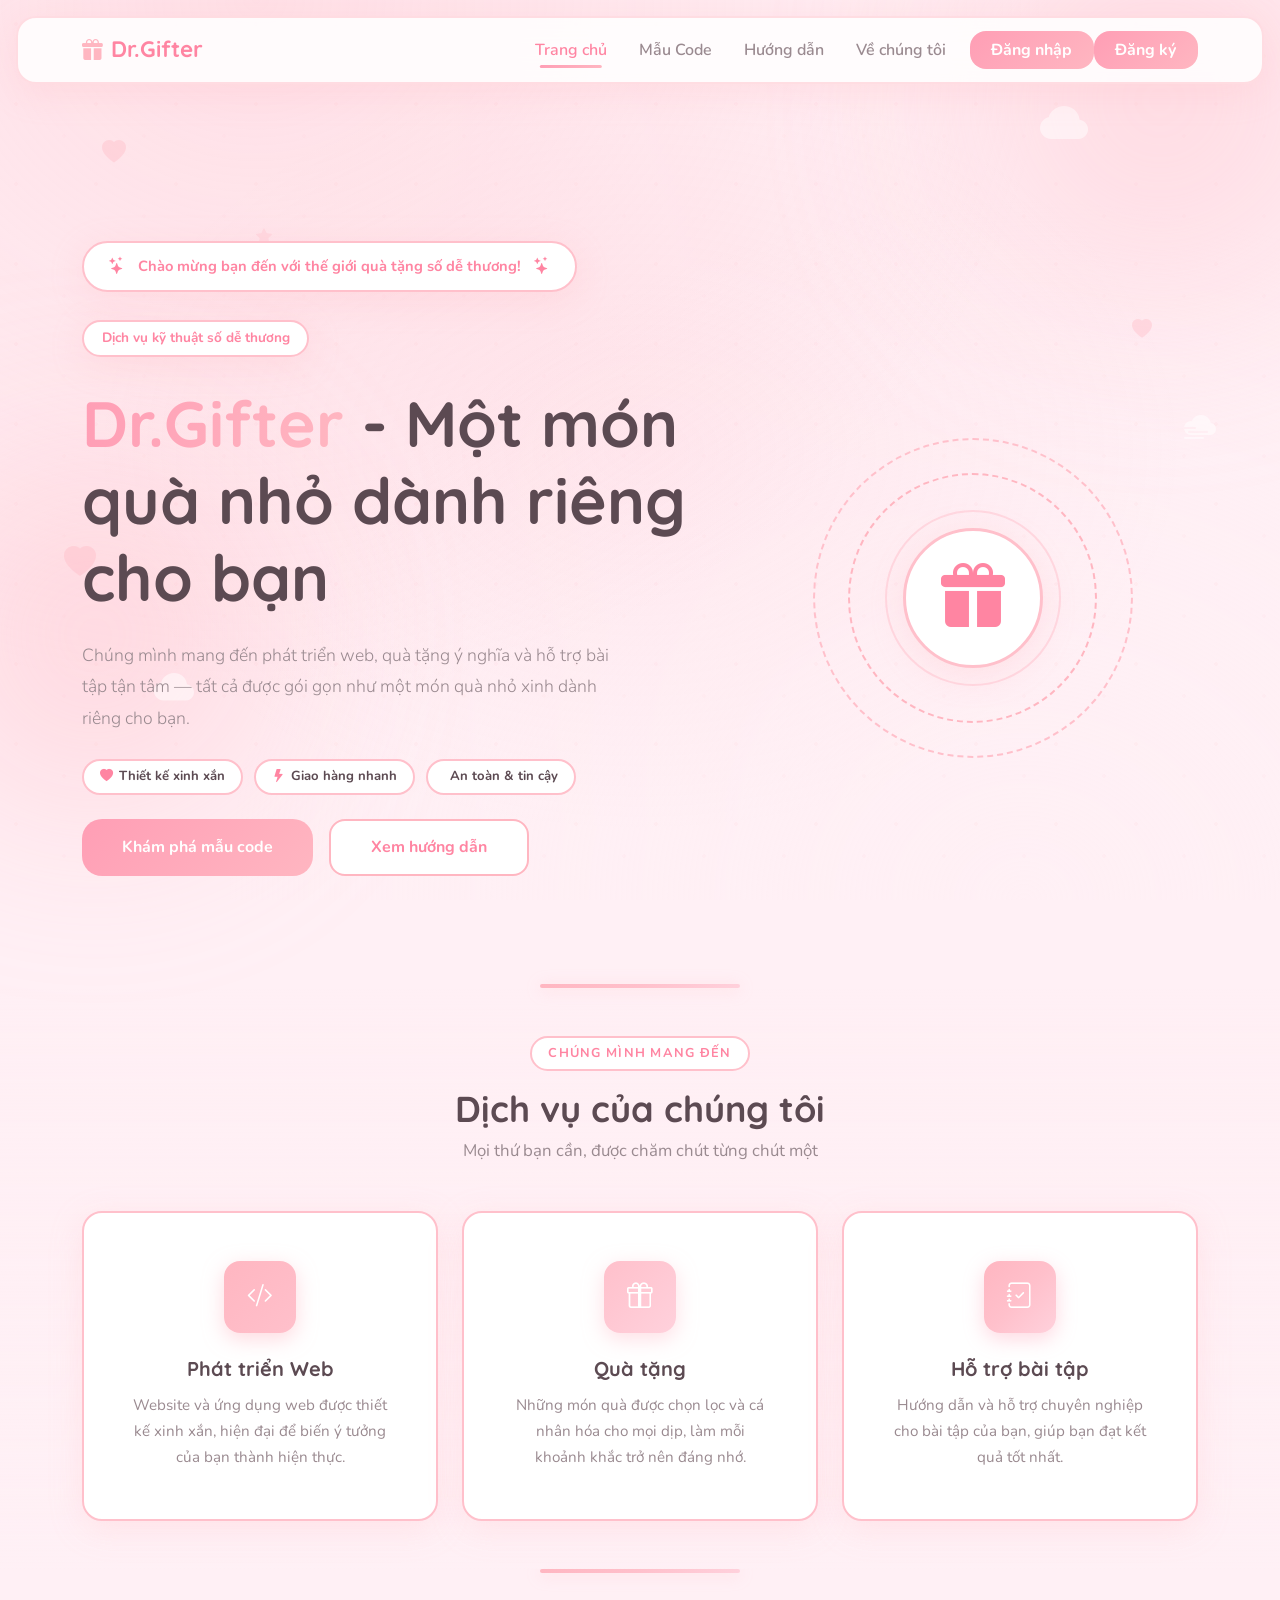
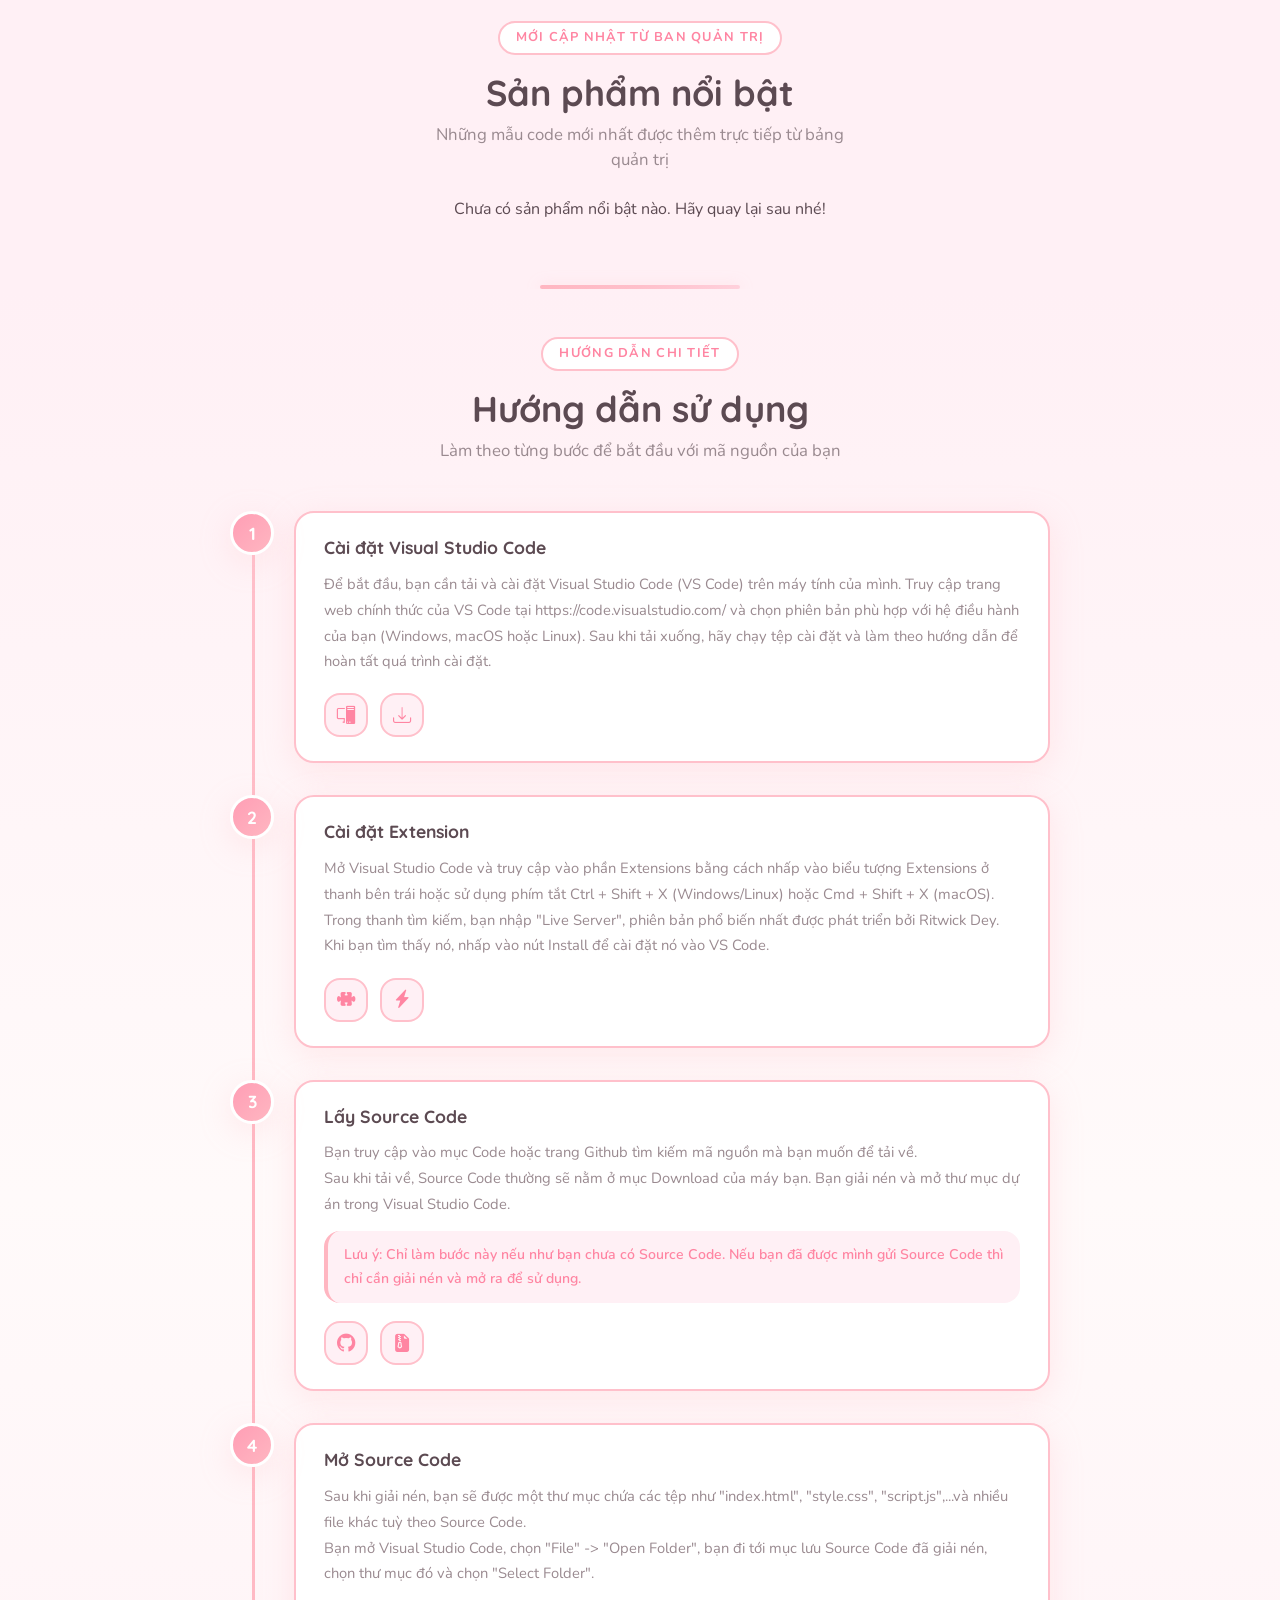
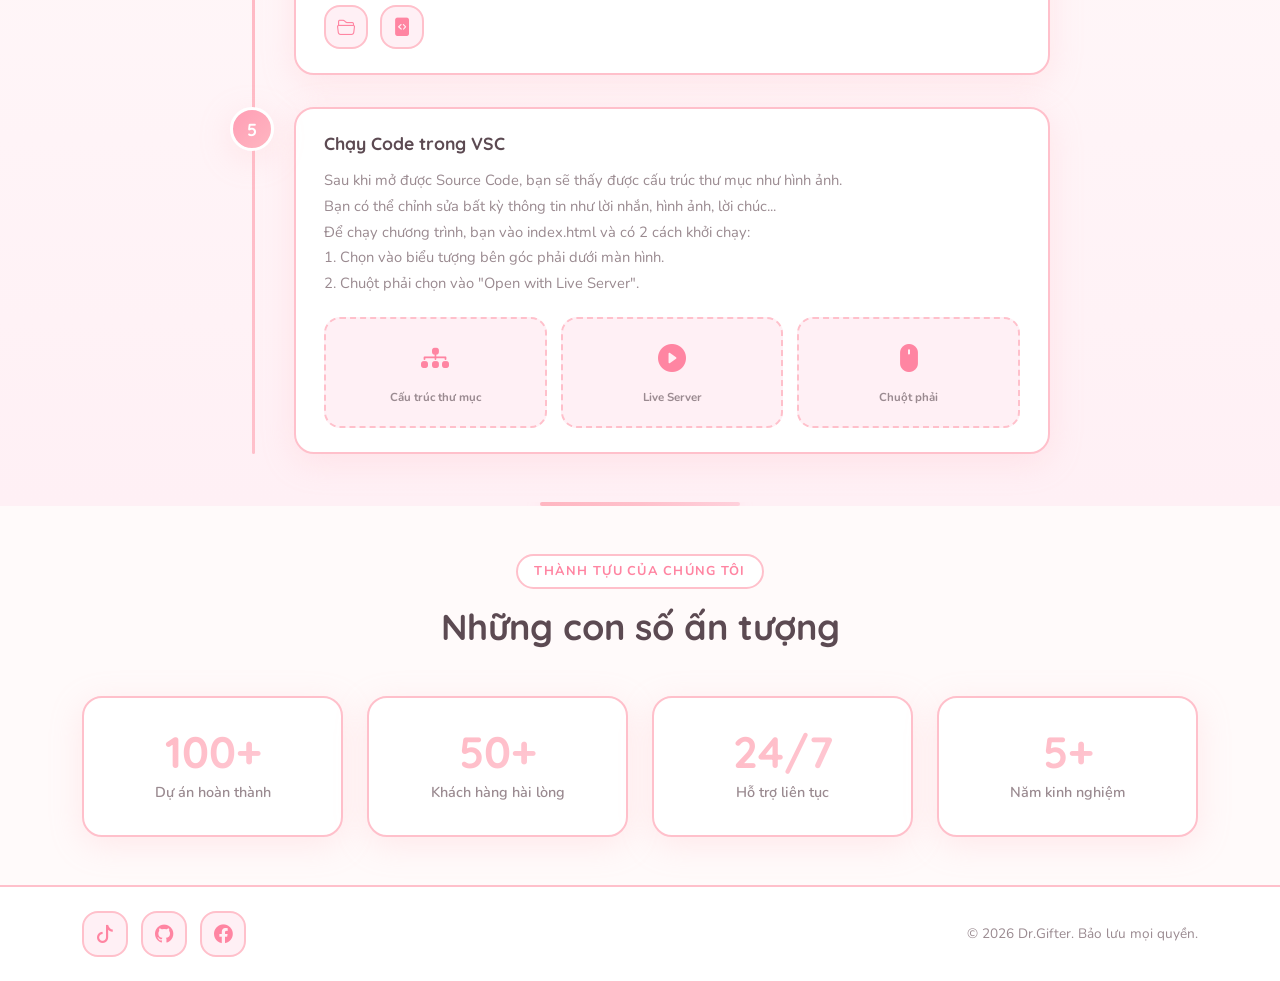
==== commit 1371057f: "integrate full system sync" ====
--- a/index.html
+++ b/index.html
@@ -51,14 +51,18 @@
           <li class="nav-item">
             <a class="nav-link nav-link-animated" href="#about" data-nav="about">Về chúng tôi</a>
           </li>
-          <li class="nav-item" id="userNavItem" style="display:none">
-            <a class="nav-link user-profile-link" href="user-dashboard.html">
-              <span class="user-nav-avatar"><i class="bi bi-person-heart-fill"></i></span>
-              <span class="user-nav-name" id="userNavName">Tài khoản</span>
-            </a>
-          </li>
-          <li class="nav-item ms-lg-2" id="loginNavItem">
+          <li class="nav-item nav-auth-guest ms-lg-2" id="navLoginItem">
             <a class="nav-link nav-link-btn" href="login.html">Đăng nhập</a>
+          </li>
+          <li class="nav-item nav-auth-guest" id="navRegisterItem">
+            <a class="nav-link nav-link-btn nav-link-register" href="register.html">Đăng ký</a>
+          </li>
+          <li class="nav-item nav-auth-user" id="navLoggedInItem" style="display:none">
+            <div class="nav-auth-logged-wrap d-flex flex-column flex-lg-row align-items-lg-center gap-2 ms-lg-2">
+              <span class="nav-greeting fw-bold" id="navGreetingText"></span>
+              <a class="nav-link nav-link-btn nav-dashboard-link" href="user-dashboard.html">Tài khoản của tôi</a>
+              <button type="button" class="btn btn-outline-cute btn-sm nav-logout-btn" id="navLogoutBtn">Đăng xuất</button>
+            </div>
           </li>
         </ul>
       </div>
@@ -152,6 +156,20 @@
 
   <div class="gradient-divider"></div>
 
+  <section id="featured" class="featured-section py-5">
+    <div class="container">
+      <div class="text-center mb-5">
+        <span class="section-badge">Mới cập nhật từ Ban Quản Trị</span>
+        <h2 class="section-title fw-bold mt-3">Sản phẩm nổi bật</h2>
+        <p class="section-subtitle">Những mẫu code mới nhất được thêm trực tiếp từ bảng quản trị</p>
+      </div>
+      <div class="row g-4 product-grid" id="featuredProductGrid"></div>
+      <p class="featured-empty text-center" id="featuredEmpty" style="display:none">Chưa có sản phẩm nổi bật nào. Hãy quay lại sau nhé!</p>
+    </div>
+  </section>
+
+  <div class="gradient-divider"></div>
+
   <section id="tutorial" class="tutorial-section py-5">
     <div class="container">
       <div class="text-center mb-5">
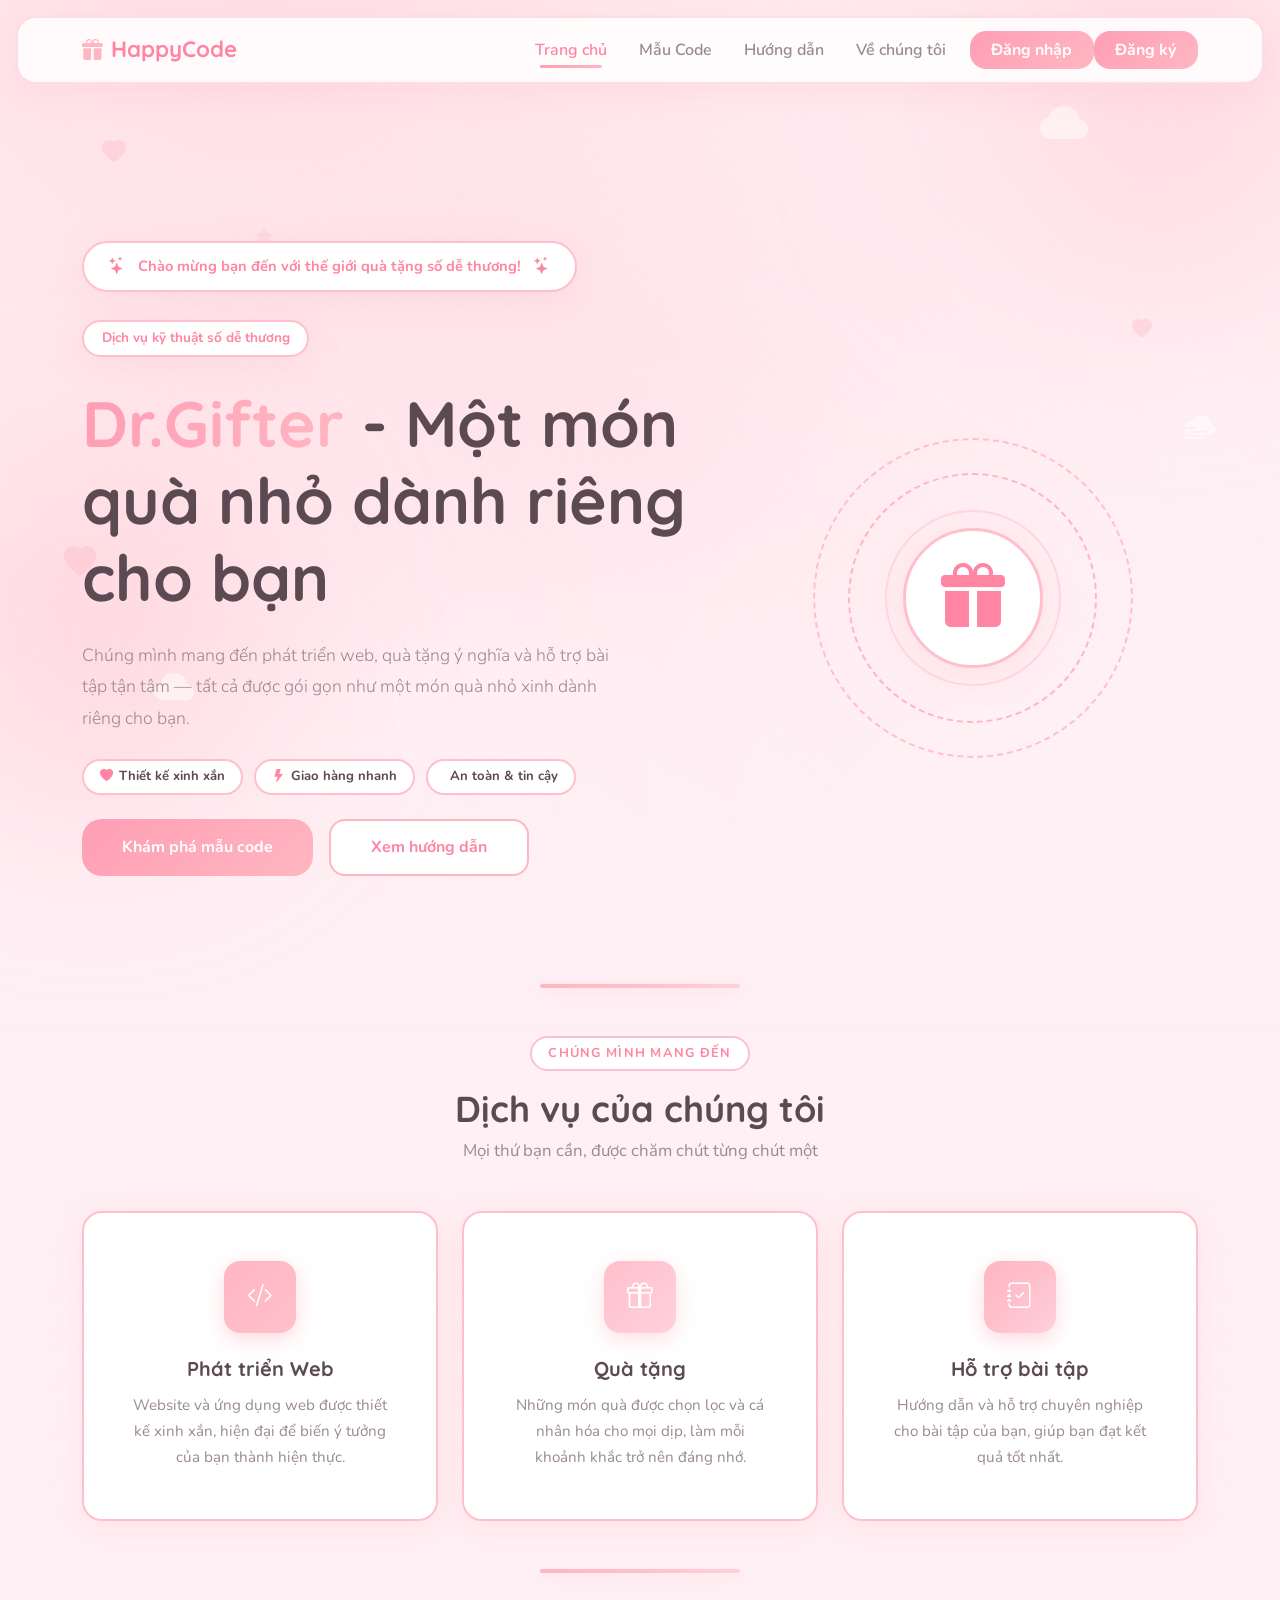
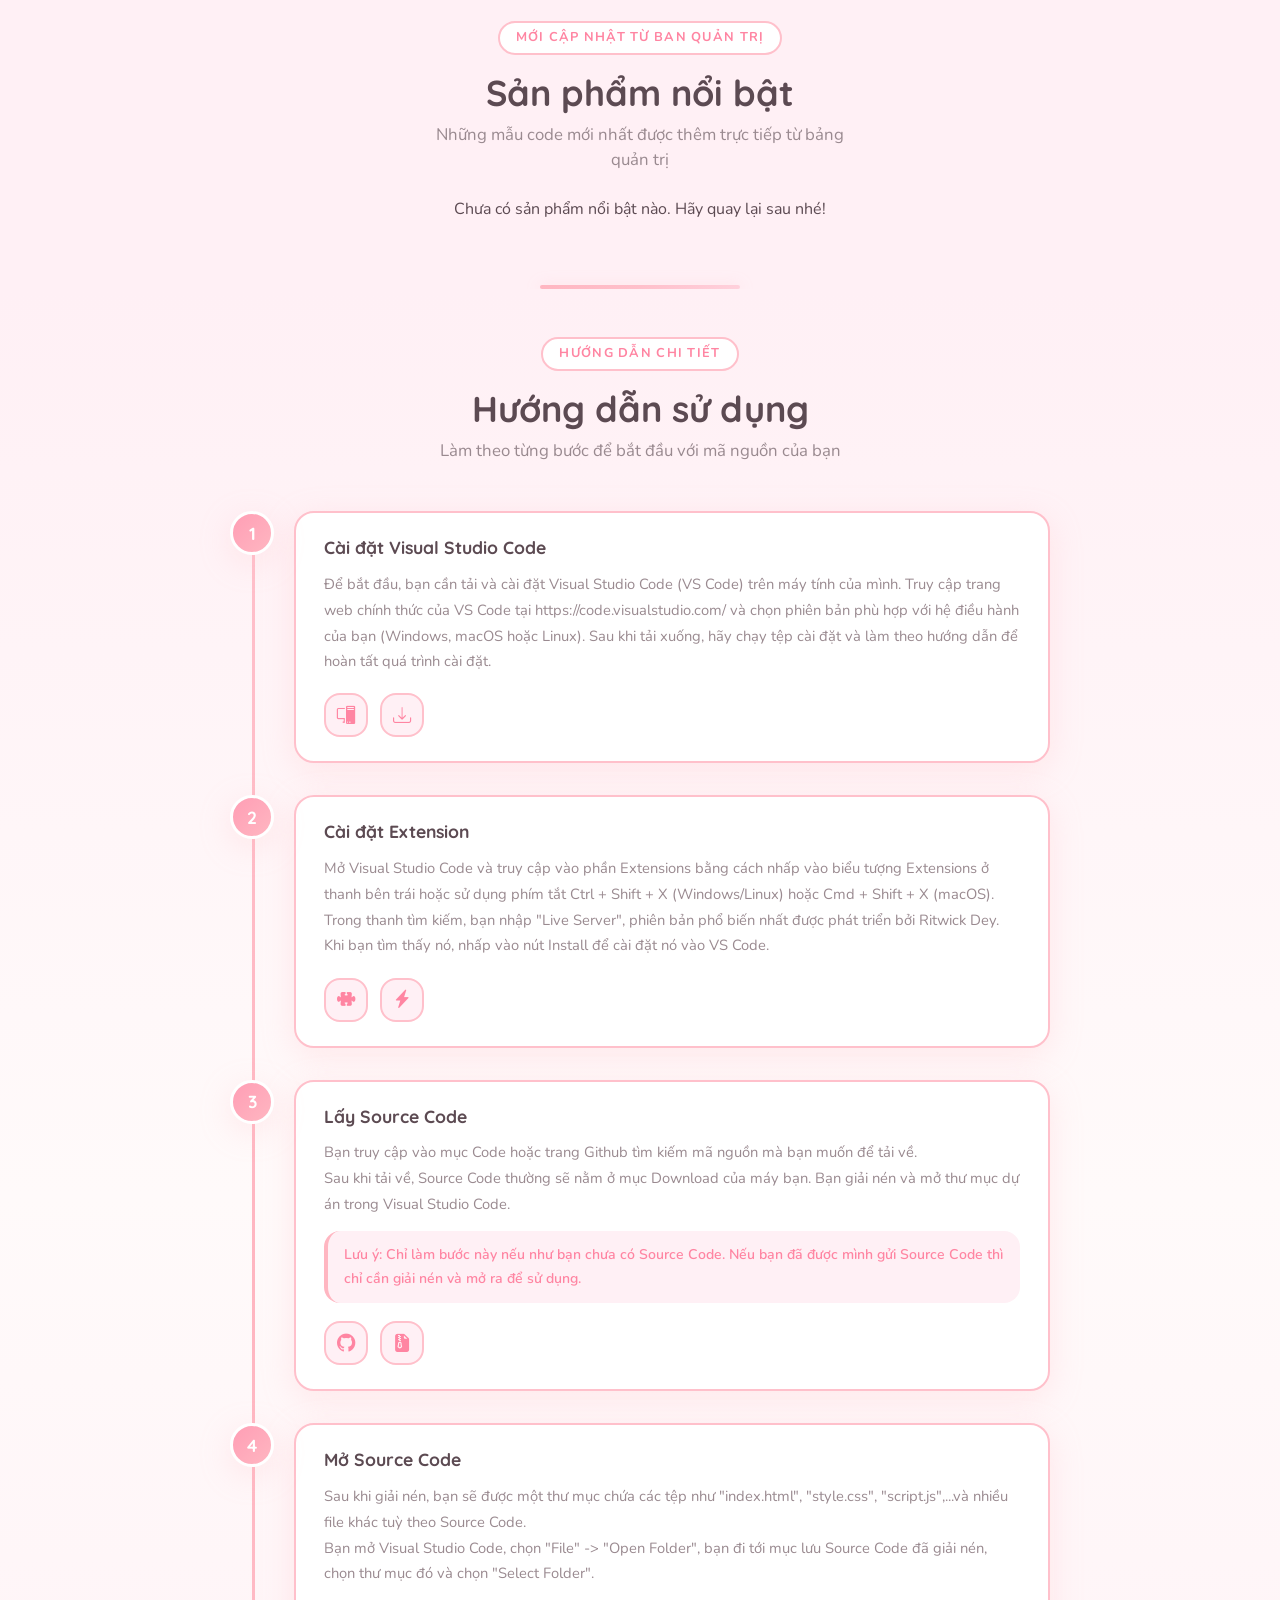
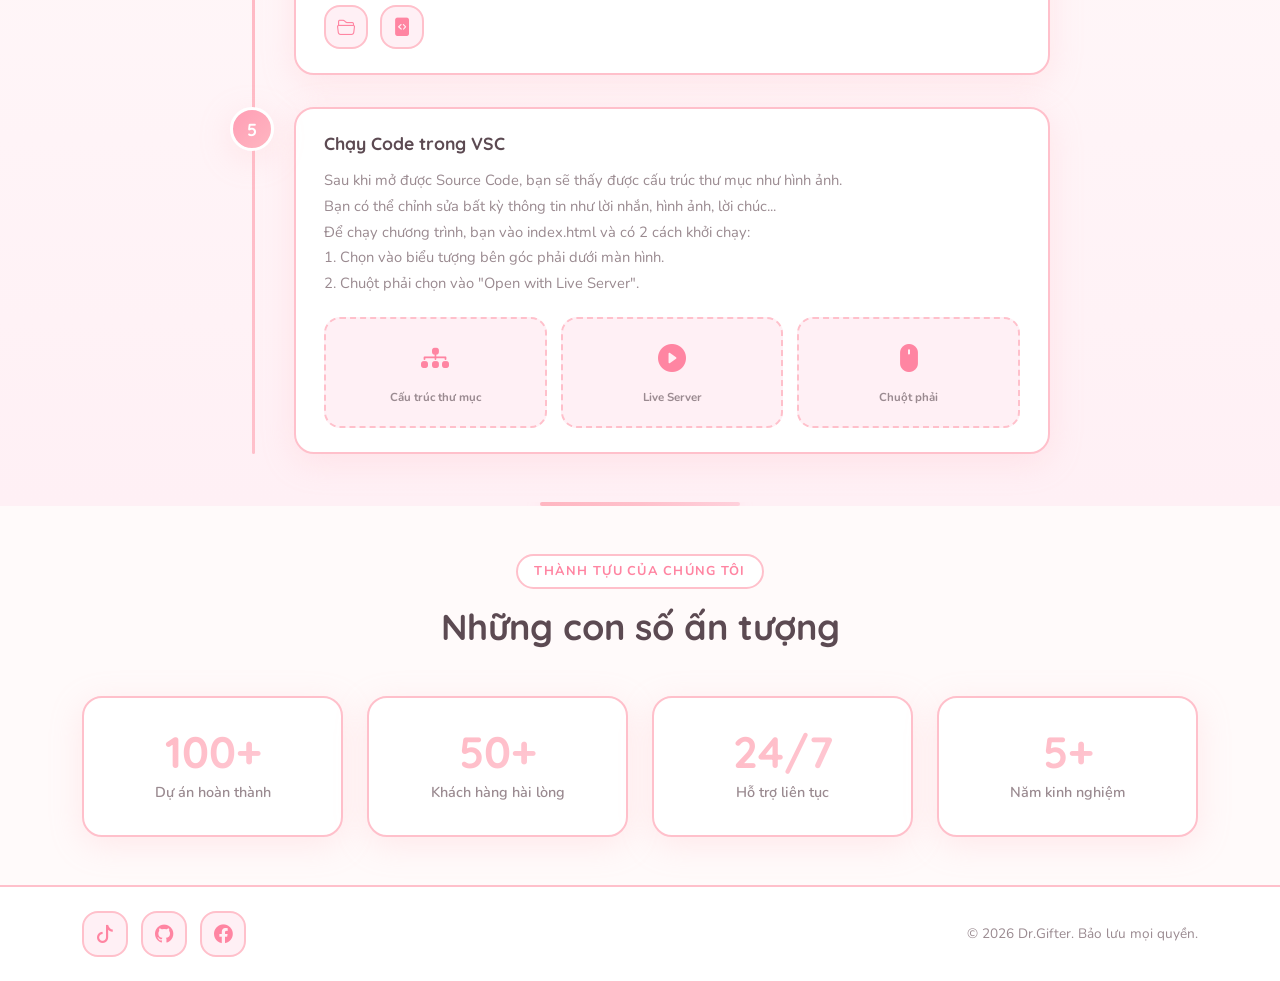
==== commit 61d9557f: "add deposit system and kawaii heart purchase modal" ====
--- a/index.html
+++ b/index.html
@@ -3,7 +3,7 @@
 <head>
   <meta charset="UTF-8">
   <meta name="viewport" content="width=device-width, initial-scale=1.0">
-  <title>Dr.Gifter - Một món quà nhỏ dành riêng cho bạn</title>
+  <title>HappyCode - Một món quà nhỏ dành riêng cho bạn</title>
   <link rel="preconnect" href="https://fonts.googleapis.com">
   <link rel="preconnect" href="https://fonts.gstatic.com" crossorigin>
   <link href="https://fonts.googleapis.com/css2?family=Nunito:wght@400;600;700;800&family=Quicksand:wght@500;600;700&display=swap" rel="stylesheet">
@@ -32,7 +32,7 @@
     <div class="container">
       <a class="navbar-brand brand-glow" href="index.html">
         <i class="bi bi-gift-fill brand-icon"></i>
-        Dr.Gifter
+        HappyCode
       </a>
       <button class="navbar-toggler navbar-toggler-custom" type="button" data-bs-toggle="collapse" data-bs-target="#mainNavbar" aria-controls="mainNavbar" aria-expanded="false" aria-label="Mở menu">
         <span class="navbar-toggler-icon"></span>
@@ -292,7 +292,7 @@
           <div class="social-links">
             <a href="#" class="social-link bounce-hover" aria-label="Tiktok"><i class="bi bi-tiktok"></i></a>
             <a href="#" class="social-link bounce-hover" aria-label="Github"><i class="bi bi-github"></i></a>
-            <a href="#" class="social-link bounce-hover" aria-label="Fanpage"><i class="bi bi-facebook"></i></a>
+            <a href="https://www.facebook.com/thuyne18107" class="social-link bounce-hover" aria-label="Fanpage"><i class="bi bi-facebook"></i></a>
           </div>
         </div>
         <div class="col-md-6 text-center text-md-end">
@@ -301,6 +301,18 @@
       </div>
     </div>
   </footer>
+
+  <div class="purchase-confirm-modal" id="purchaseConfirmModal">
+    <div class="purchase-confirm-card">
+      <div class="purchase-confirm-decor">❤️ 💕 ☁️ 💖 ☁️</div>
+      <h2 class="purchase-confirm-title" id="purchaseConfirmTitle">Xác nhận mua hàng nha! 💕</h2>
+      <p class="purchase-confirm-text" id="purchaseConfirmText"></p>
+      <div class="purchase-confirm-actions" id="purchaseConfirmActions">
+        <button type="button" class="btn btn-gradient purchase-confirm-btn" id="purchaseConfirmOkBtn">Xác nhận mua ❤️</button>
+        <button type="button" class="btn btn-outline-cute purchase-confirm-btn" id="purchaseConfirmCancelBtn">Hủy bỏ</button>
+      </div>
+    </div>
+  </div>
 
   <script src="https://cdn.jsdelivr.net/npm/bootstrap@5.3.3/dist/js/bootstrap.bundle.min.js"></script>
   <script src="app.js"></script>
--- a/style.css
+++ b/style.css
@@ -1495,6 +1495,18 @@
   box-shadow: var(--shadow-hover);
 }
 
+.product-price {
+  margin: 0.6rem 1.1rem 0.4rem;
+  padding: 0.35rem 0.75rem;
+  border-radius: 999px;
+  display: inline-block;
+  font-size: 0.82rem;
+  font-weight: 800;
+  color: var(--pink-accent);
+  background: var(--pink-pale);
+  border: 2px solid var(--pink-light);
+}
+
 .product-preview {
   height: 180px;
   display: flex;
@@ -1741,6 +1753,122 @@
 .purchase-modal.show {
   opacity: 1;
   visibility: visible;
+}
+
+.code-info-modal {
+  position: fixed;
+  inset: 0;
+  background: rgba(255, 182, 193, 0.35);
+  backdrop-filter: blur(4px);
+  display: flex;
+  align-items: center;
+  justify-content: center;
+  padding: 1rem;
+  z-index: 1200;
+  opacity: 0;
+  visibility: hidden;
+  transition: var(--transition);
+}
+
+.code-info-modal.show {
+  opacity: 1;
+  visibility: visible;
+}
+
+.code-info-card {
+  width: min(500px, 100%);
+  background: var(--white);
+  border: 2px solid var(--pink-light);
+  border-radius: 24px;
+  box-shadow: var(--shadow-hover);
+  padding: 1.3rem;
+}
+
+.code-info-title {
+  margin-bottom: 1rem;
+  font-weight: 800;
+  color: var(--pink-accent);
+}
+
+.code-info-line {
+  margin-bottom: 0.7rem;
+  color: var(--text-dark);
+}
+
+.wallet-balance-box {
+  background: var(--pink-pale);
+  border: 2px solid var(--pink-light);
+  border-radius: 26px;
+  padding: 1rem 1.2rem;
+  box-shadow: var(--shadow-soft);
+}
+
+.wallet-balance-label {
+  font-weight: 700;
+  color: var(--text-muted);
+}
+
+.wallet-balance-value {
+  color: var(--pink-accent);
+  font-weight: 800;
+}
+
+.purchase-confirm-modal {
+  position: fixed;
+  inset: 0;
+  z-index: 1300;
+  display: flex;
+  align-items: center;
+  justify-content: center;
+  background: rgba(255, 192, 203, 0.35);
+  backdrop-filter: blur(6px);
+  padding: 1rem;
+  opacity: 0;
+  visibility: hidden;
+  transition: var(--transition);
+}
+
+.purchase-confirm-modal.show {
+  opacity: 1;
+  visibility: visible;
+}
+
+.purchase-confirm-card {
+  width: min(520px, 100%);
+  background: #fff;
+  border: 3px solid var(--pink-soft);
+  border-radius: 34px;
+  padding: 1.4rem;
+  box-shadow: var(--shadow-hover);
+  text-align: center;
+}
+
+.purchase-confirm-decor {
+  font-size: 1.2rem;
+  margin-bottom: 0.5rem;
+}
+
+.purchase-confirm-title {
+  font-size: 1.3rem;
+  font-weight: 800;
+  color: var(--pink-accent);
+  margin-bottom: 0.55rem;
+}
+
+.purchase-confirm-text {
+  color: var(--text-dark);
+  margin-bottom: 1rem;
+}
+
+.purchase-confirm-actions {
+  display: flex;
+  gap: 0.7rem;
+  justify-content: center;
+}
+
+.purchase-confirm-btn {
+  border-radius: 18px;
+  min-width: 155px;
 }
 
 .purchase-modal-card {
